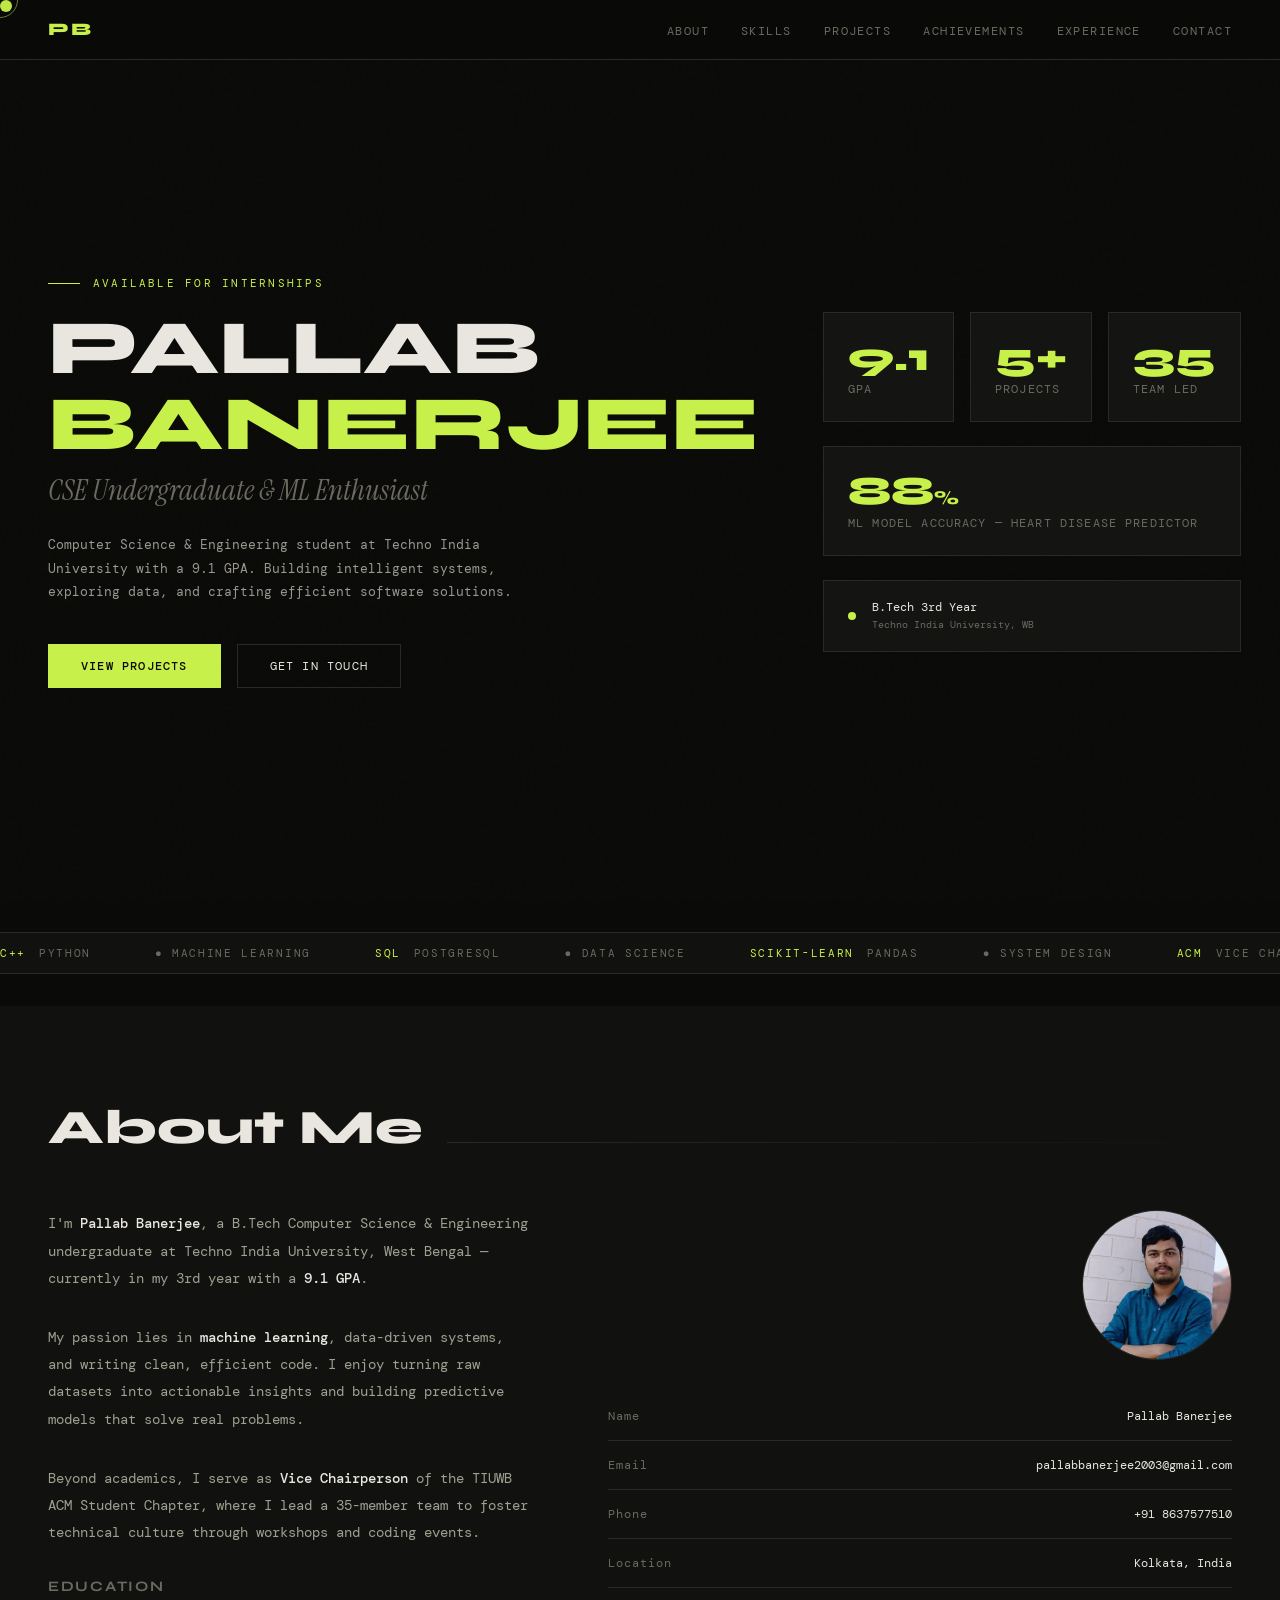
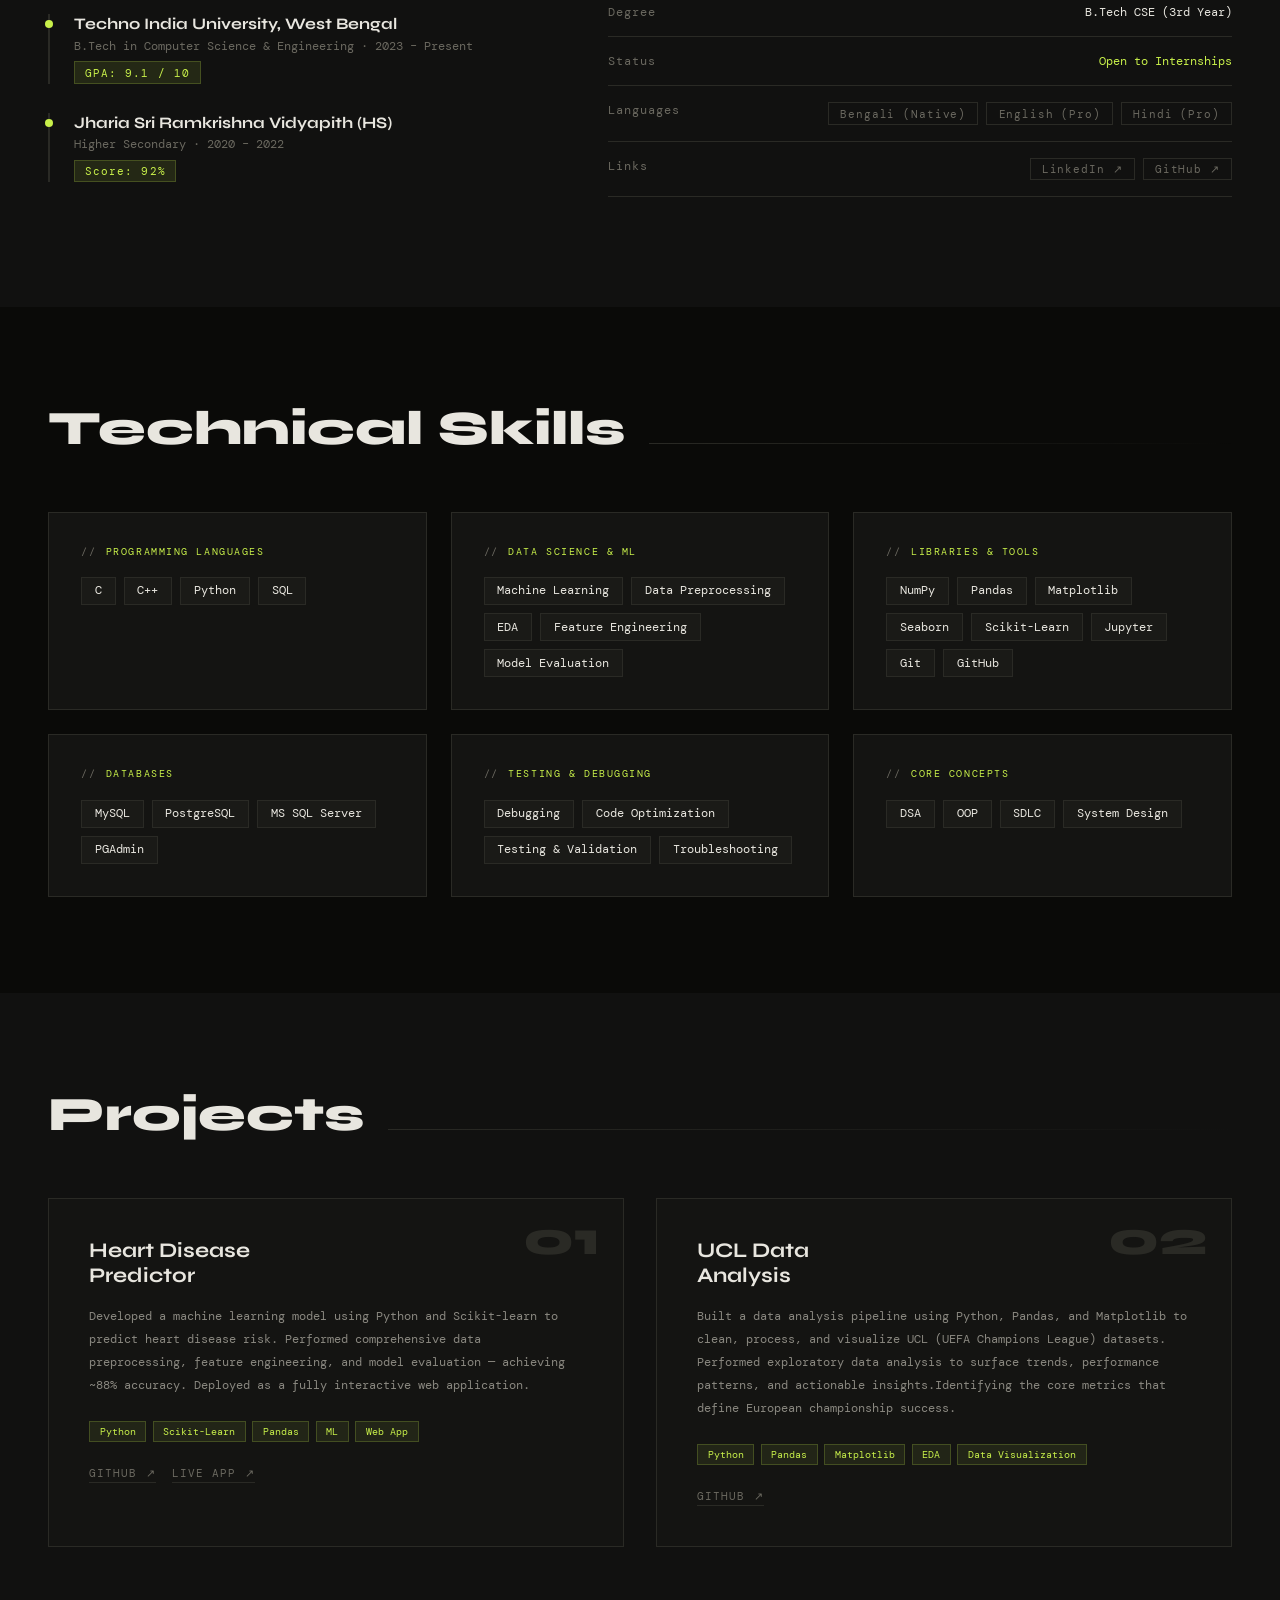
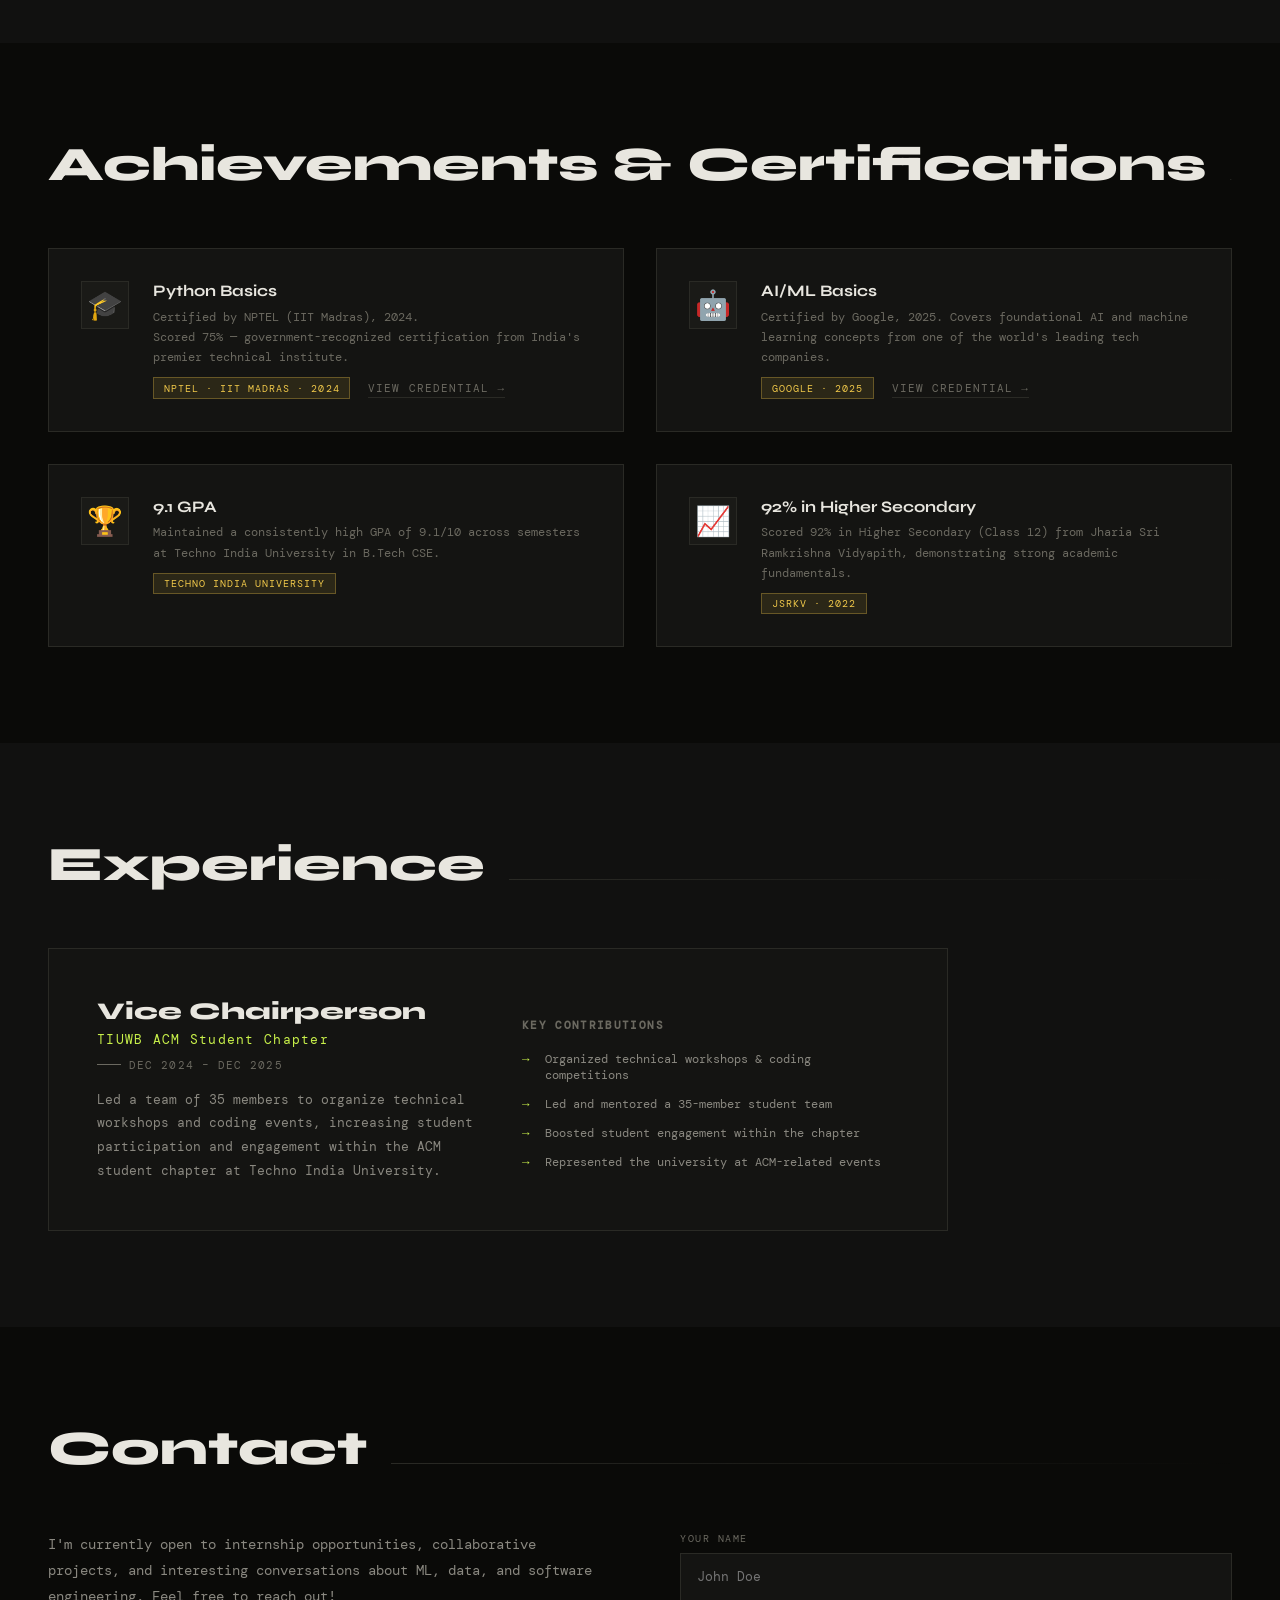
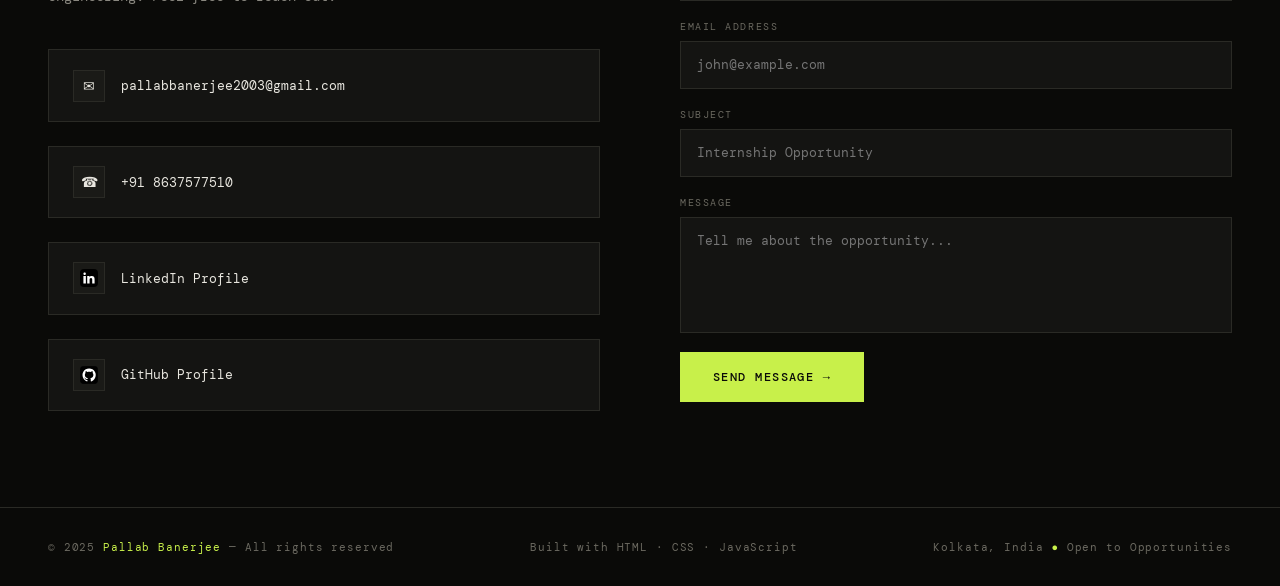
==== index.html @ 63fdee8e "Add custom cursor, form validation, and fade-in effects - Implemented a custom cursor with a ring ef" ====
<!DOCTYPE html>
<html lang="en">
<head>
    <meta charset="UTF-8">
    <meta name="viewport" content="width=device-width, initial-scale=1.0">
    <title>Pallab Banerjee — Portfolio</title>
    <link rel="icon" href="./images/favicon.png" type="image/png">
    <link href="https://fonts.googleapis.com/css2?family=Syne:wght@400;600;700;800&family=DM+Mono:ital,wght@0,400;0,500;1,400&family=Instrument+Serif:ital@0;1&display=swap" rel="stylesheet">
    <link rel="stylesheet" href="style.css">
</head>
<body>
    
<div class="cursor" id="cursor"></div>
<div class="cursor-ring" id="cursorRing"></div>

<!-- NAV -->
<nav>
  <a href="#home" class="nav-logo">PB</a>
  <ul class="nav-links">
    <li><a href="#about">About</a></li>
    <li><a href="#skills">Skills</a></li>
    <li><a href="#projects">Projects</a></li>
    <li><a href="#achievements">Achievements</a></li>
    <li><a href="#experience">Experience</a></li>
    <li><a href="#contact">Contact</a></li>
  </ul>
</nav>

<!-- HERO -->
<section id="home">
  <div class="hero-grid section-inner">
    <div class="hero-left fade-in">
      <div class="hero-label">Available for Internships</div>
      <h1>PALLAB<br><span>BANERJEE</span></h1>
      <div class="hero-subtitle">CSE Undergraduate & ML Enthusiast</div>
      <p class="hero-desc">
        Computer Science & Engineering student at Techno India University with a 9.1 GPA. 
        Building intelligent systems, exploring data, and crafting efficient software solutions.
      </p>
      <div class="hero-cta">
        <a href="#projects" class="btn btn-primary">View Projects</a>
        <a href="#contact" class="btn btn-outline">Get in Touch</a>
      </div>
    </div>
    <div class="hero-right fade-in">
      <div class="stat-row">
        <div class="stat-card">
          <div class="stat-num">9.1</div>
          <div class="stat-label">GPA</div>
        </div>
        <div class="stat-card">
          <div class="stat-num">5+</div>
          <div class="stat-label">Projects</div>
        </div>
        <div class="stat-card">
          <div class="stat-num">35</div>
          <div class="stat-label">Team Led</div>
        </div>
      </div>
      <div class="stat-card">
        <div class="stat-num">88<small style="font-size:1.2rem">%</small></div>
        <div class="stat-label">ML Model Accuracy — Heart Disease Predictor</div>
      </div>
      <div class="stat-card" style="padding:1.2rem 1.5rem; display:flex; align-items:center; gap:1rem;">
        <div style="width:8px;height:8px;background:var(--accent);border-radius:50%;animation:pulse 1.5s infinite;"></div>
        <div>
          <div style="font-size:0.72rem;color:var(--text)">B.Tech 3rd Year</div>
          <div style="font-size:0.65rem;color:var(--muted);margin-top:0.2rem">Techno India University, WB</div>
        </div>
      </div>
    </div>
  </div>
</section>

<!-- TICKER -->
<div class="ticker-wrap">
  <div class="ticker" id="ticker">
    <div class="ticker-item"><span>C++</span> Python</div>
    <div class="ticker-item">● Machine Learning</div>
    <div class="ticker-item"><span>SQL</span> PostgreSQL</div>
    <div class="ticker-item">● Data Science</div>
    <div class="ticker-item"><span>Scikit-Learn</span> Pandas</div>
    <div class="ticker-item">● System Design</div>
    <div class="ticker-item"><span>ACM</span> Vice Chairperson</div>
    <div class="ticker-item">● DSA & OOP</div>
    <!-- duplicate for loop -->
    <div class="ticker-item"><span>C++</span> Python</div>
    <div class="ticker-item">● Machine Learning</div>
    <div class="ticker-item"><span>SQL</span> PostgreSQL</div>
    <div class="ticker-item">● Data Science</div>
    <div class="ticker-item"><span>Scikit-Learn</span> Pandas</div>
    <div class="ticker-item">● System Design</div>
    <div class="ticker-item"><span>ACM</span> Vice Chairperson</div>
    <div class="ticker-item">● DSA & OOP</div>
  </div>
</div>

<!-- ABOUT -->
<section id="about">
  <div class="section-inner">
    <div class="section-header fade-in">
      <!-- <span class="section-num">01</span> -->
      <h2>About Me</h2>
      <div class="section-line"></div>
    </div>
    <div class="about-grid">
      <div class="about-left fade-in">
        <p class="about-bio">
          I'm <strong>Pallab Banerjee</strong>, a B.Tech Computer Science & Engineering undergraduate 
          at Techno India University, West Bengal — currently in my 3rd year with a 
          <strong>9.1 GPA</strong>.
        </p>
        <p class="about-bio">
          My passion lies in <strong>machine learning</strong>, data-driven systems, and writing 
          clean, efficient code. I enjoy turning raw datasets into actionable insights and 
          building predictive models that solve real problems.
        </p>
        <p class="about-bio">
          Beyond academics, I serve as <strong>Vice Chairperson</strong> of the TIUWB ACM Student Chapter, 
          where I lead a 35-member team to foster technical culture through workshops and coding events.
        </p>

        <h3 style="font-family:'Syne',sans-serif;font-size:0.9rem;font-weight:700;color:var(--muted);letter-spacing:0.12em;text-transform:uppercase;margin:2rem 0 1.2rem;">Education</h3>
        <div class="edu-item">
          <div class="edu-school">Techno India University, West Bengal</div>
          <div class="edu-degree">B.Tech in Computer Science & Engineering · 2023 – Present</div>
          <span class="edu-score">GPA: 9.1 / 10</span>
        </div>
        <div class="edu-item">
          <div class="edu-school">Jharia Sri Ramkrishna Vidyapith (HS)</div>
          <div class="edu-degree">Higher Secondary · 2020 – 2022</div>
          <span class="edu-score">Score: 92%</span>
        </div>
      </div>

      <div class="about-right fade-in">
        <img src="./images/my-photo.jpg" alt="Pallab Banerjee" class="about-photo">
        <div class="info-row"><span class="info-key">Name</span><span class="info-val">Pallab Banerjee</span></div>
        <div class="info-row"><span class="info-key">Email</span><span class="info-val">pallabbanerjee2003@gmail.com</span></div>
        <div class="info-row"><span class="info-key">Phone</span><span class="info-val">+91 8637577510</span></div>
        <div class="info-row"><span class="info-key">Location</span><span class="info-val">Kolkata, India</span></div>
        <div class="info-row"><span class="info-key">Degree</span><span class="info-val">B.Tech CSE (3rd Year)</span></div>
        <div class="info-row"><span class="info-key">Status</span><span class="info-val" style="color:var(--accent)">Open to Internships</span></div>
        <div class="info-row">
          <span class="info-key">Languages</span>
          <span class="info-val">
            <div class="lang-tags">
              <span class="lang-tag">Bengali (Native)</span>
              <span class="lang-tag">English (Pro)</span>
              <span class="lang-tag">Hindi (Pro)</span>
            </div>
          </span>
        </div>
        <div class="info-row">
          <span class="info-key">Links</span>
          <span class="info-val">
            <div class="lang-tags">
              <a href="https://www.linkedin.com/in/pallab-banerjee003/" target="_blank" class="lang-tag" style="text-decoration:none;color:var(--muted);transition:color 0.2s;" onmouseover="this.style.color='var(--accent)'" onmouseout="this.style.color='var(--muted)'">LinkedIn ↗</a>
              <a href="https://github.com/banerjee003" target="_blank" class="lang-tag" style="text-decoration:none;color:var(--muted);transition:color 0.2s;" onmouseover="this.style.color='var(--accent)'" onmouseout="this.style.color='var(--muted)'">GitHub ↗</a>
            </div>
          </span>
        </div>
      </div>
    </div>
  </div>
</section>

<!-- SKILLS -->
<section id="skills">
  <div class="section-inner">
    <div class="section-header fade-in">
      <!-- <span class="section-num">02</span> -->
      <h2>Technical Skills</h2>
      <div class="section-line"></div>
    </div>
    <div class="skills-grid">
      <div class="skill-group fade-in">
        <div class="skill-group-title">Programming Languages</div>
        <div class="skill-tags">
          <span class="skill-tag">C</span>
          <span class="skill-tag">C++</span>
          <span class="skill-tag">Python</span>
          <span class="skill-tag">SQL</span>
        </div>
      </div>
      <div class="skill-group fade-in">
        <div class="skill-group-title">Data Science & ML</div>
        <div class="skill-tags">
          <span class="skill-tag">Machine Learning</span>
          <span class="skill-tag">Data Preprocessing</span>
          <span class="skill-tag">EDA</span>
          <span class="skill-tag">Feature Engineering</span>
          <span class="skill-tag">Model Evaluation</span>
        </div>
      </div>
      <div class="skill-group fade-in">
        <div class="skill-group-title">Libraries & Tools</div>
        <div class="skill-tags">
          <span class="skill-tag">NumPy</span>
          <span class="skill-tag">Pandas</span>
          <span class="skill-tag">Matplotlib</span>
          <span class="skill-tag">Seaborn</span>
          <span class="skill-tag">Scikit-Learn</span>
          <span class="skill-tag">Jupyter</span>
          <span class="skill-tag">Git</span>
          <span class="skill-tag">GitHub</span>
        </div>
      </div>
      <div class="skill-group fade-in">
        <div class="skill-group-title">Databases</div>
        <div class="skill-tags">
          <span class="skill-tag">MySQL</span>
          <span class="skill-tag">PostgreSQL</span>
          <span class="skill-tag">MS SQL Server</span>
          <span class="skill-tag">PGAdmin</span>
        </div>
      </div>
      <div class="skill-group fade-in">
        <div class="skill-group-title">Testing & Debugging</div>
        <div class="skill-tags">
          <span class="skill-tag">Debugging</span>
          <span class="skill-tag">Code Optimization</span>
          <span class="skill-tag">Testing & Validation</span>
          <span class="skill-tag">Troubleshooting</span>
        </div>
      </div>
      <div class="skill-group fade-in">
        <div class="skill-group-title">Core Concepts</div>
        <div class="skill-tags">
          <span class="skill-tag">DSA</span>
          <span class="skill-tag">OOP</span>
          <span class="skill-tag">SDLC</span>
          <span class="skill-tag">System Design</span>
        </div>
      </div>
    </div>
  </div>
</section>

<!-- PROJECTS -->
<section id="projects">
  <div class="section-inner">
    <div class="section-header fade-in">
      <!-- <span class="section-num">03</span> -->
      <h2>Projects</h2>
      <div class="section-line"></div>
    </div>
    <div class="projects-grid">
      <div class="project-card fade-in">
        <div class="project-num">01</div>
        <div class="project-name">Heart Disease<br>Predictor</div>
        <p class="project-desc">
          Developed a machine learning model using Python and Scikit-learn to predict heart disease risk. 
          Performed comprehensive data preprocessing, feature engineering, and model evaluation — 
          achieving ~88% accuracy. Deployed as a fully interactive web application.
        </p>
        <div class="project-tech">
          <span class="project-tech-tag">Python</span>
          <span class="project-tech-tag">Scikit-Learn</span>
          <span class="project-tech-tag">Pandas</span>
          <span class="project-tech-tag">ML</span>
          <span class="project-tech-tag">Web App</span>
        </div>
        <div class="project-links">
          <a href="https://github.com/banerjee003/Heart-Disease-Predictor" target="_blank" class="project-link">GitHub ↗</a>
          <a href="https://pallab-heart-disease-predictor.streamlit.app/" target="_blank" class="project-link">Live App ↗</a>
        </div>
      </div>

      <div class="project-card fade-in">
        <div class="project-num">02</div>
        <div class="project-name">UCL Data<br>Analysis</div>
        <p class="project-desc">
          Built a data analysis pipeline using Python, Pandas, and Matplotlib to clean, process, 
          and visualize UCL (UEFA Champions League) datasets. Performed exploratory data analysis 
          to surface trends, performance patterns, and actionable insights.Identifying the core metrics that define European championship success.
        </p>
        <div class="project-tech">
          <span class="project-tech-tag">Python</span>
          <span class="project-tech-tag">Pandas</span>
          <span class="project-tech-tag">Matplotlib</span>
          <span class="project-tech-tag">EDA</span>
          <span class="project-tech-tag">Data Visualization</span>
        </div>
        <div class="project-links">
          <a href="https://github.com/banerjee003/UCL-Data-Analysis" target="_blank" class="project-link">GitHub ↗</a>
        </div>
      </div>
    </div>
  </div>
</section>

<!-- ACHIEVEMENTS -->
<section id="achievements">
  <div class="section-inner">
    <div class="section-header fade-in">
      <!-- <span class="section-num">04</span> -->
      <h2>Achievements & Certifications</h2>
      <div class="section-line"></div>
    </div>
    <div class="achievements-grid">
      <div class="achieve-card fade-in">
        <div class="achieve-icon">🎓</div>
        <div>
          <div class="achieve-title">Python Basics</div>
          <div class="achieve-sub">Certified by NPTEL (IIT Madras), 2024.<br>Scored 75% — government-recognized certification from India's premier technical institute.</div>
          <span class="achieve-badge">NPTEL · IIT Madras · 2024</span>
          <a href="https://drive.google.com/file/d/1YLwRjO8oIXsLrYrYm3OiQfV0ZFYevk-i/view?usp=drive_link" target="_blank" class="credential-link">View Credential →</a>
        </div>
      </div>
      <div class="achieve-card fade-in">
        <div class="achieve-icon">🤖</div>
        <div>
          <div class="achieve-title">AI/ML Basics</div>
          <div class="achieve-sub">Certified by Google, 2025. Covers foundational AI and machine learning concepts from one of the world's leading tech companies.</div>
          <span class="achieve-badge">Google · 2025</span>
          <a href="https://drive.google.com/file/d/1506FuqFigsyXbozFnYV8JJCyEHwD2Oef/view?usp=drive_link" target="_blank" class="credential-link">View Credential →</a>
        </div>
      </div>
      <div class="achieve-card fade-in">
        <div class="achieve-icon">🏆</div>
        <div>
          <div class="achieve-title">9.1 GPA</div>
          <div class="achieve-sub">Maintained a consistently high GPA of 9.1/10 across semesters at Techno India University in B.Tech CSE.</div>
          <span class="achieve-badge">Techno India University</span>
        </div>
      </div>
      <div class="achieve-card fade-in">
        <div class="achieve-icon">📈</div>
        <div>
          <div class="achieve-title">92% in Higher Secondary</div>
          <div class="achieve-sub">Scored 92% in Higher Secondary (Class 12) from Jharia Sri Ramkrishna Vidyapith, demonstrating strong academic fundamentals.</div>
          <span class="achieve-badge">JSRKV · 2022</span>
        </div>
      </div>
    </div>
  </div>
</section>

<!-- EXPERIENCE -->
<section id="experience">
  <div class="section-inner">
    <div class="section-header fade-in">
      <!-- <span class="section-num">05</span> -->
      <h2>Experience</h2>
      <div class="section-line"></div>
    </div>
    <div class="exp-card fade-in">
      <div>
        <div class="exp-role">Vice Chairperson</div>
        <div class="exp-org">TIUWB ACM Student Chapter</div>
        <div class="exp-date">Dec 2024 – Dec 2025</div>
        <p class="exp-desc">
          Led a team of 35 members to organize technical workshops and coding events, 
          increasing student participation and engagement within the ACM student chapter 
          at Techno India University.
        </p>
      </div>
      <div>
        <br>
        <h4 style="font-size:0.7rem;letter-spacing:0.12em;text-transform:uppercase;color:var(--muted);margin-bottom:1.2rem;">Key Contributions</h4>
        <div style="display:flex;flex-direction:column;gap:0.8rem;">
          <div style="display:flex;gap:1rem;align-items:flex-start;font-size:0.78rem;color:#8a8880;">
            <span style="color:var(--accent);flex-shrink:0;">→</span>
            Organized technical workshops & coding competitions
          </div>
          <div style="display:flex;gap:1rem;align-items:flex-start;font-size:0.78rem;color:#8a8880;">
            <span style="color:var(--accent);flex-shrink:0;">→</span>
            Led and mentored a 35-member student team
          </div>
          <div style="display:flex;gap:1rem;align-items:flex-start;font-size:0.78rem;color:#8a8880;">
            <span style="color:var(--accent);flex-shrink:0;">→</span>
            Boosted student engagement within the chapter
          </div>
          <div style="display:flex;gap:1rem;align-items:flex-start;font-size:0.78rem;color:#8a8880;">
            <span style="color:var(--accent);flex-shrink:0;">→</span>
            Represented the university at ACM-related events
          </div>
        </div>
      </div>
    </div>
  </div>
</section>

<!-- CONTACT -->
<section id="contact">
  <div class="section-inner">
    <div class="section-header fade-in">
      <!-- <span class="section-num">06</span> -->
      <h2>Contact</h2>
      <div class="section-line"></div>
    </div>
    <div class="contact-grid">
      <div class="contact-info fade-in">
        <p style="font-size:0.85rem;line-height:1.9;color:#8a8880;margin-bottom:1rem;">
          I'm currently open to internship opportunities, collaborative projects, 
          and interesting conversations about ML, data, and software engineering. 
          Feel free to reach out!
        </p>
        <a href="mailto:pallabbanerjee2003@gmail.com" class="contact-item">
          <div class="contact-icon">✉</div>
          pallabbanerjee2003@gmail.com
        </a>
        <a href="tel:+918637577510" class="contact-item">
          <div class="contact-icon">☎</div>
          +91 8637577510
        </a>
        <a href="https://www.linkedin.com/in/pallab-banerjee003/" target="_blank" class="contact-item">
          <div class="contact-icon">
            <img src="./images/linkedin.svg" alt="in">
          </div>
          LinkedIn Profile
        </a>
        <a href="https://github.com/banerjee003" target="_blank" class="contact-item">
          <div class="contact-icon" style="font-size:0.75rem">
            <img src="./images/github.svg" alt="GH">
          </div>
          GitHub Profile
        </a>
      </div>

      <div class="fade-in">
        <form class="contact-form" id="contactForm" action="https://formsubmit.co/ajax/pallabbanerjee2003@gmail.com" method="POST" novalidate>
          <input type="hidden" name="_subject" value="New portfolio contact form message">
          <input type="hidden" name="_template" value="table">
          <input type="hidden" name="_captcha" value="false">
          <div class="form-group">
            <label class="form-label" for="name">Your Name</label>
            <input class="form-input" id="name" name="name" type="text" placeholder="John Doe">
            <span class="error-msg" id="nameErr">Please enter your name.</span>
          </div>
          <div class="form-group">
            <label class="form-label" for="email">Email Address</label>
            <input class="form-input" id="email" name="email" type="email" placeholder="john@example.com">
            <span class="error-msg" id="emailErr">Please enter a valid email address.</span>
          </div>
          <div class="form-group">
            <label class="form-label" for="subject">Subject</label>
            <input class="form-input" id="subject" name="subject" type="text" placeholder="Internship Opportunity">
            <span class="error-msg" id="subjectErr">Please enter a subject.</span>
          </div>
          <div class="form-group">
            <label class="form-label" for="message">Message</label>
            <textarea class="form-textarea" id="message" name="message" rows="5" placeholder="Tell me about the opportunity..."></textarea>
            <span class="error-msg" id="messageErr">Please enter a message (min 20 characters).</span>
          </div>
          <button type="submit" class="form-submit">Send Message →</button>
          <div class="form-success" id="formSuccess">
            ✓ Message sent successfully! I'll get back to you soon.
          </div>
          <div class="form-error" id="formError">
            Something went wrong. Please try again or email me directly.
          </div>
        </form>
      </div>
    </div>
  </div>
</section>

<!-- FOOTER -->
<footer>
  <div>© 2025 <span>Pallab Banerjee</span> — All rights reserved</div>
  <div>Built with HTML · CSS · JavaScript</div>
  <div>Kolkata, India <span>●</span> Open to Opportunities</div>
</footer>

<script src="script.js"></script>

</body>
</html>
---- style.css ----
:root {
    --bg: #0a0a08;
    --bg2: #111110;
    --bg3: #1a1a17;
    --accent: #c8f04a;
    --accent2: #f0c84a;
    --text: #e8e6df;
    --muted: #6b6960;
    --border: #2a2a25;
    --card: #141412;
  }

  *, *::before, *::after { box-sizing: border-box; margin: 0; padding: 0; }

  html { scroll-behavior: smooth; }

  body {
    background: var(--bg);
    color: var(--text);
    font-family: 'DM Mono', monospace;
    overflow-x: hidden;
    cursor: none;
  }

  /* Custom cursor */
  .cursor {
    width: 12px; height: 12px;
    background: var(--accent);
    border-radius: 50%;
    position: fixed; top: 0; left: 0;
    pointer-events: none;
    z-index: 9999;
    transition: transform 0.06s ease, width 0.2s, height 0.2s;
    mix-blend-mode: difference;
  }
  .cursor-ring {
    width: 36px; height: 36px;
    border: 1px solid var(--accent);
    border-radius: 50%;
    position: fixed; top: 0; left: 0;
    pointer-events: none;
    z-index: 9998;
    transition: transform 0.35s cubic-bezier(.17,.67,.35,1.1), opacity 0.2s;
    opacity: 0.5;
  }
  body:hover .cursor { transform: translate(-50%, -50%); }

  /* Noise overlay */
  body::before {
    content: '';
    position: fixed; inset: 0;
    background-image: url("data:image/svg+xml,%3Csvg viewBox='0 0 256 256' xmlns='http://www.w3.org/2000/svg'%3E%3Cfilter id='noise'%3E%3CfeTurbulence type='fractalNoise' baseFrequency='0.9' numOctaves='4' stitchTiles='stitch'/%3E%3C/filter%3E%3Crect width='100%25' height='100%25' filter='url(%23noise)' opacity='0.04'/%3E%3C/svg%3E");
    pointer-events: none; z-index: 0; opacity: 0.4;
  }

  /* NAV */
  nav {
    position: fixed; top: 0; width: 100%; z-index: 100;
    display: flex; justify-content: space-between; align-items: center;
    padding: 1.2rem 3rem;
    background: rgba(10,10,8,0.85);
    backdrop-filter: blur(12px);
    border-bottom: 1px solid var(--border);
  }
  .nav-logo {
    font-family: 'Syne', sans-serif;
    font-weight: 800; font-size: 1.1rem;
    color: var(--accent); letter-spacing: 0.1em;
    text-decoration: none;
  }
  .nav-links { display: flex; gap: 2rem; list-style: none; }
  .nav-links a {
    color: var(--muted); text-decoration: none;
    font-size: 0.75rem; letter-spacing: 0.12em; text-transform: uppercase;
    transition: color 0.2s;
  }
  .nav-links a:hover { color: var(--accent); }

  /* HERO */
  #home {
    min-height: 100vh;
    display: flex; align-items: center;
    padding: 8rem 3rem 4rem;
    position: relative; overflow: hidden;
  }
  .hero-grid {
    display: grid;
    grid-template-columns: 1fr 1fr;
    gap: 4rem; align-items: center;
    max-width: 1200px; margin: 0 auto; width: 100%;
  }
  .hero-label {
    font-size: 0.7rem; letter-spacing: 0.2em;
    text-transform: uppercase; color: var(--accent);
    margin-bottom: 1.2rem;
    display: flex; align-items: center; gap: 0.8rem;
  }
  .hero-label::before {
    content: ''; display: block;
    width: 2rem; height: 1px; background: var(--accent);
  }
  h1 {
    font-family: 'Syne', sans-serif;
    font-size: clamp(3rem, 6vw, 5.5rem);
    font-weight: 800; line-height: 1;
    margin-bottom: 0.5rem;
  }
  h1 span { color: var(--accent); }
  .hero-subtitle {
    font-family: 'Instrument Serif', serif;
    font-style: italic;
    font-size: clamp(1.2rem, 2.5vw, 1.8rem);
    color: var(--muted);
    margin-bottom: 1.5rem;
  }
  .hero-desc {
    font-size: 0.82rem; line-height: 1.8;
    color: #9a9890; max-width: 480px;
    margin-bottom: 2.5rem;
  }
  .hero-cta {
    display: flex; gap: 1rem; flex-wrap: wrap;
  }
  .btn {
    padding: 0.8rem 2rem;
    font-family: 'DM Mono', monospace;
    font-size: 0.75rem; letter-spacing: 0.1em;
    text-transform: uppercase; text-decoration: none;
    border: 1px solid;
    cursor: none;
    transition: all 0.25s;
    position: relative; overflow: hidden;
  }
  .btn-primary {
    background: var(--accent); color: var(--bg);
    border-color: var(--accent); font-weight: 500;
  }
  .btn-primary:hover { background: transparent; color: var(--accent); }
  .btn-outline {
    background: transparent; color: var(--text);
    border-color: var(--border);
  }
  .btn-outline:hover { border-color: var(--accent); color: var(--accent); }

  /* Hero right panel */
  .hero-right {
    display: flex; flex-direction: column; gap: 1.5rem;
  }
  .stat-card {
    background: var(--card);
    border: 1px solid var(--border);
    padding: 1.5rem;
    position: relative;
    transition: border-color 0.25s;
  }
  .stat-card:hover { border-color: var(--accent); }
  .stat-num {
    font-family: 'Syne', sans-serif;
    font-size: 2.5rem; font-weight: 800;
    color: var(--accent); line-height: 1;
    margin-bottom: 0.3rem;
  }
  .stat-label { font-size: 0.72rem; color: var(--muted); letter-spacing: 0.1em; text-transform: uppercase; }
  .stat-row { display: grid; grid-template-columns: 1fr 1fr 1fr; gap: 1rem; }

  /* Scrolling ticker */
  .ticker-wrap {
    overflow: hidden;
    border-top: 1px solid var(--border);
    border-bottom: 1px solid var(--border);
    padding: 0.8rem 0;
    margin: 2rem 0;
    background: var(--bg2);
  }
  .ticker {
    display: flex; gap: 4rem;
    animation: ticker 20s linear infinite;
    white-space: nowrap;
  }
  .ticker-item {
    font-size: 0.7rem; letter-spacing: 0.15em;
    text-transform: uppercase; color: var(--muted);
    display: flex; align-items: center; gap: 0.8rem;
  }
  .ticker-item span { color: var(--accent); }
  @keyframes ticker {
    from { transform: translateX(0); }
    to { transform: translateX(-50%); }
  }

  @keyframes pulse {
    0%, 100% { opacity: 1; transform: scale(1); }
    50% { opacity: 0.5; transform: scale(0.8); }
  }

  /* SECTIONS */
  section { padding: 6rem 3rem; position: relative; z-index: 1; }
  .section-inner { max-width: 1200px; margin: 0 auto; }
  .section-header {
    display: flex; align-items: baseline; gap: 1.5rem;
    margin-bottom: 3.5rem;
  }
  .section-num {
    font-size: 0.65rem; color: var(--accent);
    letter-spacing: 0.2em; font-weight: 500;
  }
  h2 {
    font-family: 'Syne', sans-serif;
    font-size: clamp(1.8rem, 4vw, 3rem);
    font-weight: 800; line-height: 1.1;
  }
  .section-line {
    flex: 1; height: 1px;
    background: linear-gradient(to right, var(--border), transparent);
  }

  /* ABOUT */
  #about { background: var(--bg2); }
  .about-grid {
    display: grid;
    grid-template-columns: 1fr 1.3fr;
    gap: 5rem; align-items: start;
  }
  .about-left {}
  .about-bio {
    font-size: 0.85rem; line-height: 2;
    color: #a0a090; margin-bottom: 2rem;
  }
  .about-bio strong { color: var(--text); font-weight: 500; }
  .edu-item {
    border-left: 2px solid var(--border);
    padding-left: 1.5rem; margin-bottom: 1.8rem;
    position: relative;
    transition: border-color 0.25s;
  }
  .edu-item:hover { border-color: var(--accent); }
  .edu-item::before {
    content: '';
    position: absolute; left: -5px; top: 6px;
    width: 8px; height: 8px;
    background: var(--accent); border-radius: 50%;
  }
  .edu-school { font-family: 'Syne', sans-serif; font-weight: 700; font-size: 1rem; margin-bottom: 0.3rem; }
  .edu-degree { font-size: 0.78rem; color: var(--muted); margin-bottom: 0.4rem; }
  .edu-score {
    font-size: 0.7rem; letter-spacing: 0.1em;
    display: inline-block;
    padding: 0.2rem 0.6rem;
    background: rgba(200,240,74,0.1);
    color: var(--accent);
    border: 1px solid rgba(200,240,74,0.2);
  }
  .about-right {}
  .about-photo {
  width: 150px;
  height: 150px;
  object-fit: cover;
  border: 1px solid var(--border);
  margin-bottom: 2rem;
  margin-left: auto;
  display: block;
  border-radius: 50%;
  }

  .info-row {
    display: flex; justify-content: space-between;
    padding: 1rem 0;
    border-bottom: 1px solid var(--border);
    font-size: 0.78rem;
  }
  .info-key { color: var(--muted); letter-spacing: 0.08em; }
  .info-val { color: var(--text); }
  .lang-tags { display: flex; gap: 0.5rem; flex-wrap: wrap; }
  .lang-tag {
    padding: 0.2rem 0.7rem;
    border: 1px solid var(--border);
    font-size: 0.68rem;
    color: var(--muted);
    letter-spacing: 0.08em;
  }

  /* SKILLS */
  #skills {}
  .skills-grid {
    display: grid;
    grid-template-columns: repeat(3, 1fr);
    gap: 1.5rem;
  }
  .skill-group {
    background: var(--card);
    border: 1px solid var(--border);
    padding: 2rem;
    transition: all 0.25s;
  }
  .skill-group:hover {
    border-color: var(--accent);
    transform: translateY(-3px);
  }
  .skill-group-title {
    font-size: 0.65rem; letter-spacing: 0.15em;
    text-transform: uppercase; color: var(--accent);
    margin-bottom: 1.2rem;
    display: flex; align-items: center; gap: 0.6rem;
  }
  .skill-group-title::before {
    content: '//'; color: var(--muted);
  }
  .skill-tags { display: flex; flex-wrap: wrap; gap: 0.5rem; }
  .skill-tag {
    font-size: 0.72rem;
    padding: 0.35rem 0.8rem;
    background: var(--bg3);
    border: 1px solid var(--border);
    color: var(--text);
    transition: all 0.2s;
    cursor: none;
  }
  .skill-tag:hover {
    background: rgba(200,240,74,0.08);
    border-color: var(--accent);
    color: var(--accent);
  }

  /* PROJECTS */
  #projects { background: var(--bg2); }
  .projects-grid {
    display: grid; grid-template-columns: 1fr 1fr;
    gap: 2rem;
  }
  .project-card {
    background: var(--card);
    border: 1px solid var(--border);
    padding: 2.5rem;
    position: relative; overflow: hidden;
    transition: all 0.3s;
  }
  .project-card::after {
    content: '';
    position: absolute; bottom: 0; left: 0;
    width: 0; height: 2px;
    background: var(--accent);
    transition: width 0.4s cubic-bezier(.4,0,.2,1);
  }
  .project-card:hover::after { width: 100%; }
  .project-card:hover { border-color: rgba(200,240,74,0.3); transform: translateY(-4px); }
  .project-num {
    font-family: 'Syne', sans-serif;
    font-size: 3rem; font-weight: 800;
    color: var(--border);
    position: absolute; top: 1rem; right: 1.5rem;
    line-height: 1;
  }
  .project-name {
    font-family: 'Syne', sans-serif;
    font-size: 1.3rem; font-weight: 700;
    margin-bottom: 1rem;
    line-height: 1.2;
  }
  .project-desc {
    font-size: 0.78rem; line-height: 1.85;
    color: #8a8880; margin-bottom: 1.5rem;
  }
  .project-tech { display: flex; flex-wrap: wrap; gap: 0.4rem; }
  .project-tech-tag {
    font-size: 0.65rem; padding: 0.2rem 0.6rem;
    background: rgba(200,240,74,0.08);
    border: 1px solid rgba(200,240,74,0.2);
    color: var(--accent);
  }
  .project-links { display: flex; gap: 1rem; margin-top: 1.5rem; }
  .project-link {
    font-size: 0.68rem; letter-spacing: 0.1em;
    color: var(--muted); text-decoration: none;
    text-transform: uppercase;
    border-bottom: 1px solid var(--border);
    padding-bottom: 2px;
    transition: all 0.2s;
  }
  .project-link:hover { color: var(--accent); border-color: var(--accent); }

  /* ACHIEVEMENTS */
  #achievements {}
  .achievements-grid {
    display: grid; grid-template-columns: 1fr 1fr;
    gap: 2rem;
  }
  .achieve-card {
    border: 1px solid var(--border);
    padding: 2rem;
    background: var(--card);
    display: flex; gap: 1.5rem;
    align-items: flex-start;
    transition: all 0.25s;
  }
  .achieve-card:hover { border-color: var(--accent2); }
  .achieve-icon {
    font-size: 1.8rem; flex-shrink: 0;
    width: 3rem; height: 3rem;
    display: flex; align-items: center; justify-content: center;
    background: var(--bg3);
    border: 1px solid var(--border);
  }
  .achieve-title {
    font-family: 'Syne', sans-serif;
    font-weight: 700; font-size: 1rem;
    margin-bottom: 0.4rem;
  }
  .achieve-sub { font-size: 0.75rem; color: var(--muted); line-height: 1.7; }
  .achieve-badge {
    display: inline-block; margin-top: 0.6rem;
    font-size: 0.65rem; letter-spacing: 0.1em;
    padding: 0.2rem 0.6rem;
    background: rgba(240,200,74,0.1);
    border: 1px solid rgba(240,200,74,0.3);
    color: var(--accent2);
    text-transform: uppercase;
  }
  .credential-link {
  display: inline-block;
  margin-top: 0.8rem;
  margin-left: 0.5rem;
  font-size: 0.68rem;
  letter-spacing: 0.1em;
  color: var(--muted);
  text-decoration: none;
  text-transform: uppercase;
  border-bottom: 1px solid var(--border);
  padding-bottom: 2px;
  transition: all 0.2s;
}

.credential-link:hover {
  color: var(--accent2);
  border-color: var(--accent2);
}


  /* EXPERIENCE */
  #experience { background: var(--bg2); }
  .exp-card {
    border: 1px solid var(--border);
    padding: 3rem;
    background: var(--card);
    display: grid; grid-template-columns: 1fr 1fr;
    gap: 3rem;
    max-width: 900px;
    transition: border-color 0.25s;
  }
  .exp-card:hover { border-color: var(--accent); }
  .exp-role {
    font-family: 'Syne', sans-serif;
    font-size: 1.5rem; font-weight: 800;
    margin-bottom: 0.3rem;
  }
  .exp-org { color: var(--accent); font-size: 0.8rem; letter-spacing: 0.1em; margin-bottom: 0.6rem; }
  .exp-date {
    font-size: 0.68rem; color: var(--muted);
    letter-spacing: 0.1em; text-transform: uppercase;
    display: flex; align-items: center; gap: 0.5rem;
  }
  .exp-date::before { content: ''; width: 1.5rem; height: 1px; background: var(--muted); }
  .exp-desc { font-size: 0.8rem; line-height: 1.85; color: #8a8880; margin-top: 1rem; }

  /* CONTACT */
  #contact {}
  .contact-grid {
    display: grid; grid-template-columns: 1fr 1fr;
    gap: 5rem; align-items: start;
  }
  .contact-info { display: flex; flex-direction: column; gap: 1.5rem; }
  .contact-item {
    display: flex; align-items: center; gap: 1rem;
    padding: 1.2rem 1.5rem;
    border: 1px solid var(--border);
    background: var(--card);
    text-decoration: none; color: var(--text);
    font-size: 0.8rem;
    transition: all 0.25s;
  }
  .contact-item:hover { border-color: var(--accent); color: var(--accent); }
  .contact-icon {
    width: 2rem; height: 2rem;
    background: var(--bg3); border: 1px solid var(--border);
    display: flex; align-items: center; justify-content: center;
    font-size: 0.9rem; flex-shrink: 0;
  }
  .contact-icon img {
  width: 18px;
  height: 18px;
  object-fit: contain;
  display: block;
  }

  /* Form */
  .contact-form { display: flex; flex-direction: column; gap: 1.2rem; }
  .form-group { display: flex; flex-direction: column; gap: 0.5rem; }
  .form-label {
    font-size: 0.65rem; letter-spacing: 0.15em;
    text-transform: uppercase; color: var(--muted);
  }
  .form-input, .form-textarea {
    background: var(--card);
    border: 1px solid var(--border);
    color: var(--text);
    font-family: 'DM Mono', monospace;
    font-size: 0.8rem;
    padding: 0.9rem 1rem;
    outline: none;
    transition: border-color 0.2s;
    resize: none;
  }
  .form-input:focus, .form-textarea:focus { border-color: var(--accent); }
  .form-input.error, .form-textarea.error { border-color: #f04a4a; }
  .error-msg { font-size: 0.65rem; color: #f04a4a; display: none; }
  .error-msg.show { display: block; }
  .form-submit {
    background: var(--accent); color: var(--bg);
    border: none; font-family: 'DM Mono', monospace;
    font-size: 0.75rem; letter-spacing: 0.12em;
    text-transform: uppercase; font-weight: 500;
    padding: 1rem 2rem; cursor: none;
    transition: all 0.25s; align-self: flex-start;
    border: 1px solid var(--accent);
  }
  .form-submit:hover { background: transparent; color: var(--accent); }
  .form-success,
  .form-error {
    display: none; padding: 1rem 1.5rem;
    font-size: 0.78rem;
  }
  .form-success {
    background: rgba(200,240,74,0.08);
    border: 1px solid rgba(200,240,74,0.3);
    color: var(--accent);
  }
  .form-error {
    background: rgba(240,74,74,0.08);
    border: 1px solid rgba(240,74,74,0.3);
    color: #f04a4a;
  }
  .form-success.show,
  .form-error.show { display: block; }

  /* FOOTER */
  footer {
    border-top: 1px solid var(--border);
    padding: 2rem 3rem;
    display: flex; justify-content: space-between; align-items: center;
    font-size: 0.68rem; color: var(--muted);
    letter-spacing: 0.08em;
  }
  footer span { color: var(--accent); }

  /* FADE IN */
  .fade-in { opacity: 0; transform: translateY(24px); transition: all 0.7s cubic-bezier(.16,1,.3,1); }
  .fade-in.visible { opacity: 1; transform: none; }

  /* MOBILE */
  @media (max-width: 768px) {
    nav { padding: 1rem 1.5rem; }
    .nav-links { display: none; }
    section { padding: 4rem 1.5rem; }
    #home { padding: 6rem 1.5rem 3rem; }
    .hero-grid, .about-grid, .skills-grid, .projects-grid,
    .achievements-grid, .contact-grid, .exp-card { grid-template-columns: 1fr; gap: 2rem; }
    .skills-grid { grid-template-columns: 1fr 1fr; }
    footer { flex-direction: column; gap: 0.5rem; text-align: center; }
  }
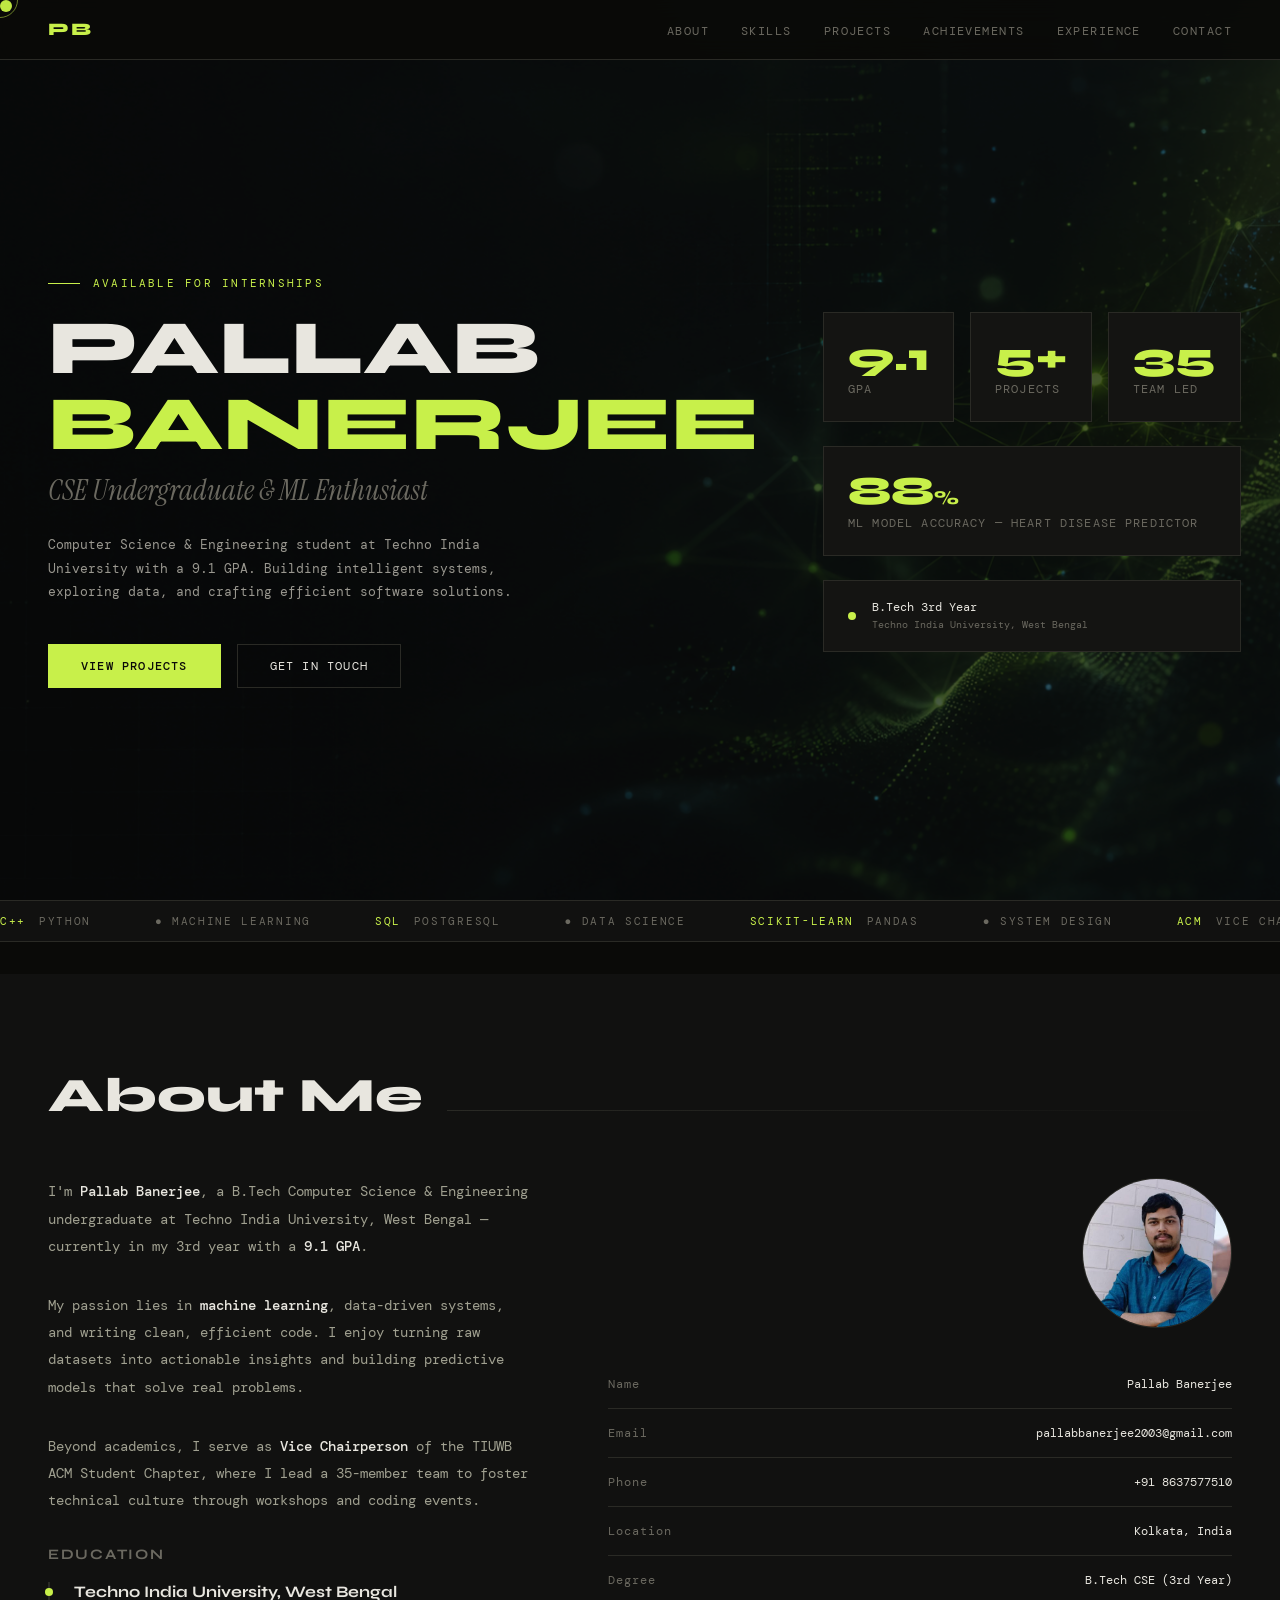
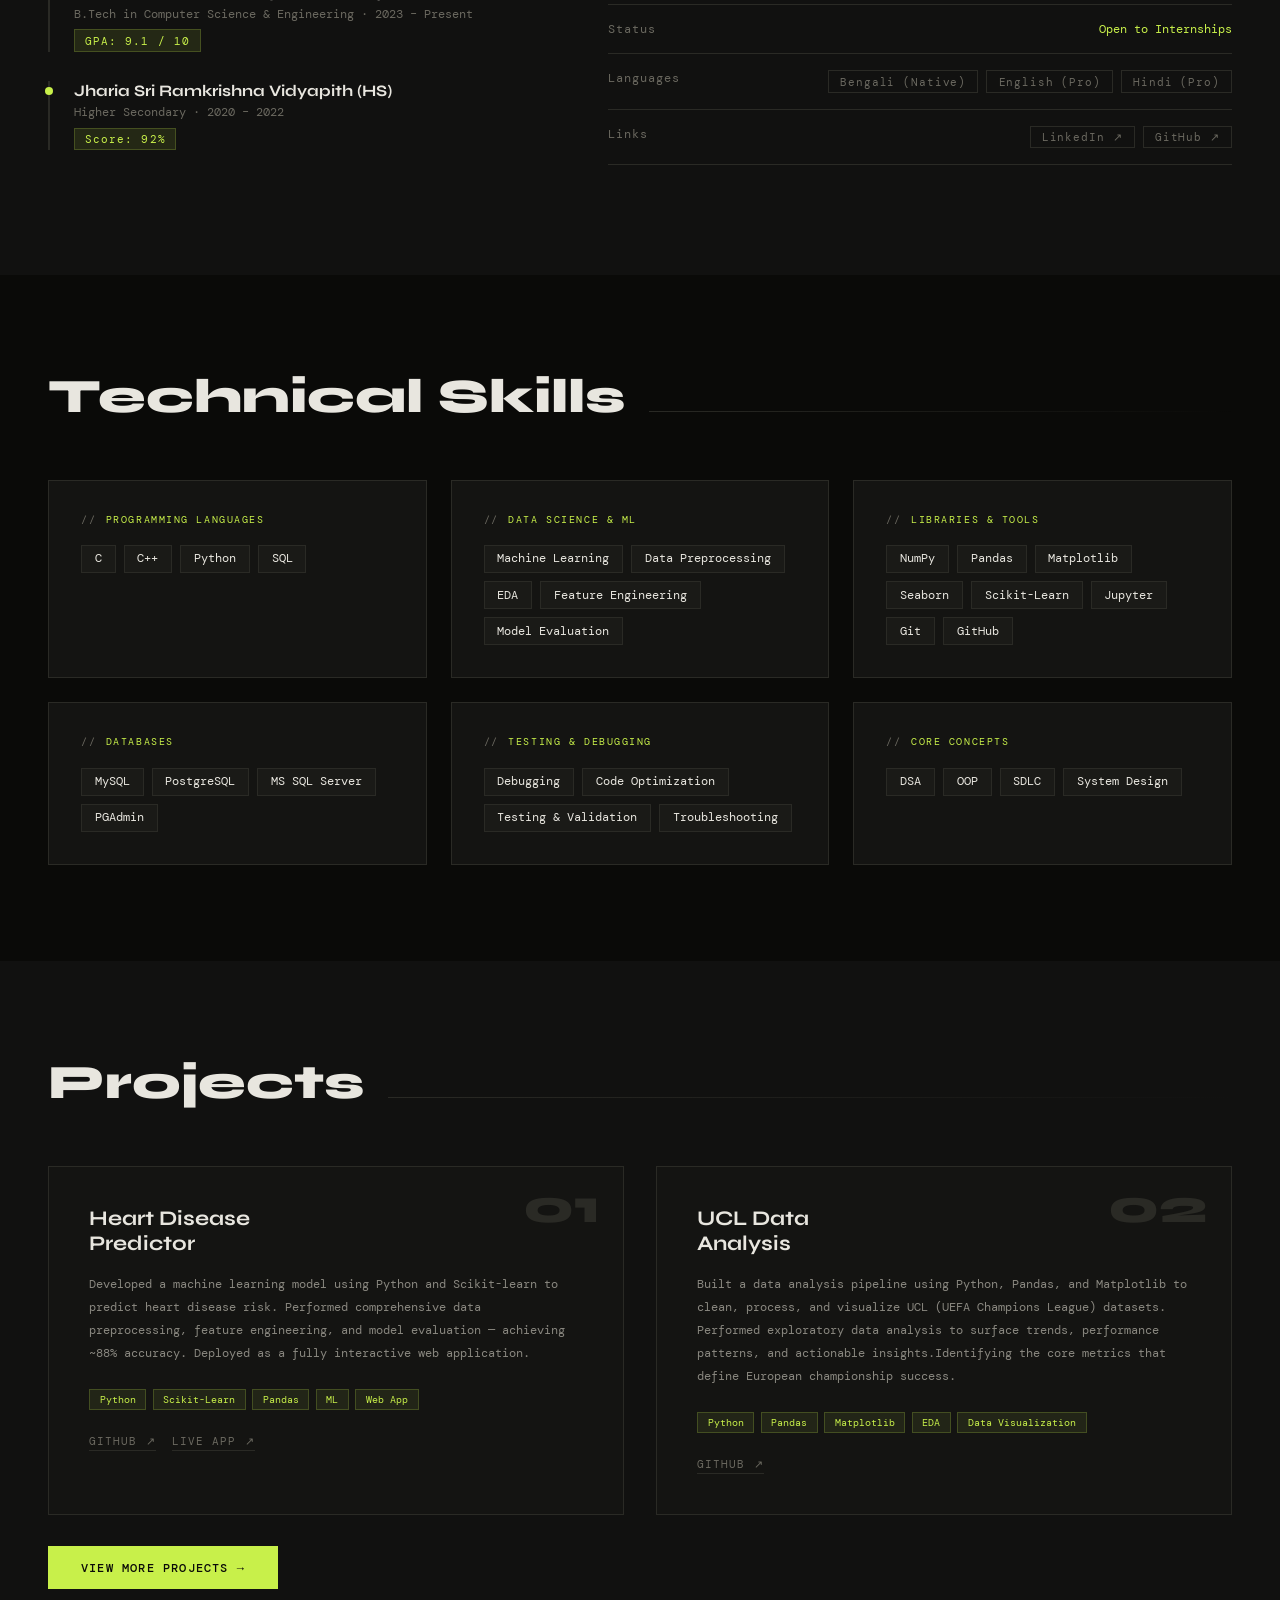
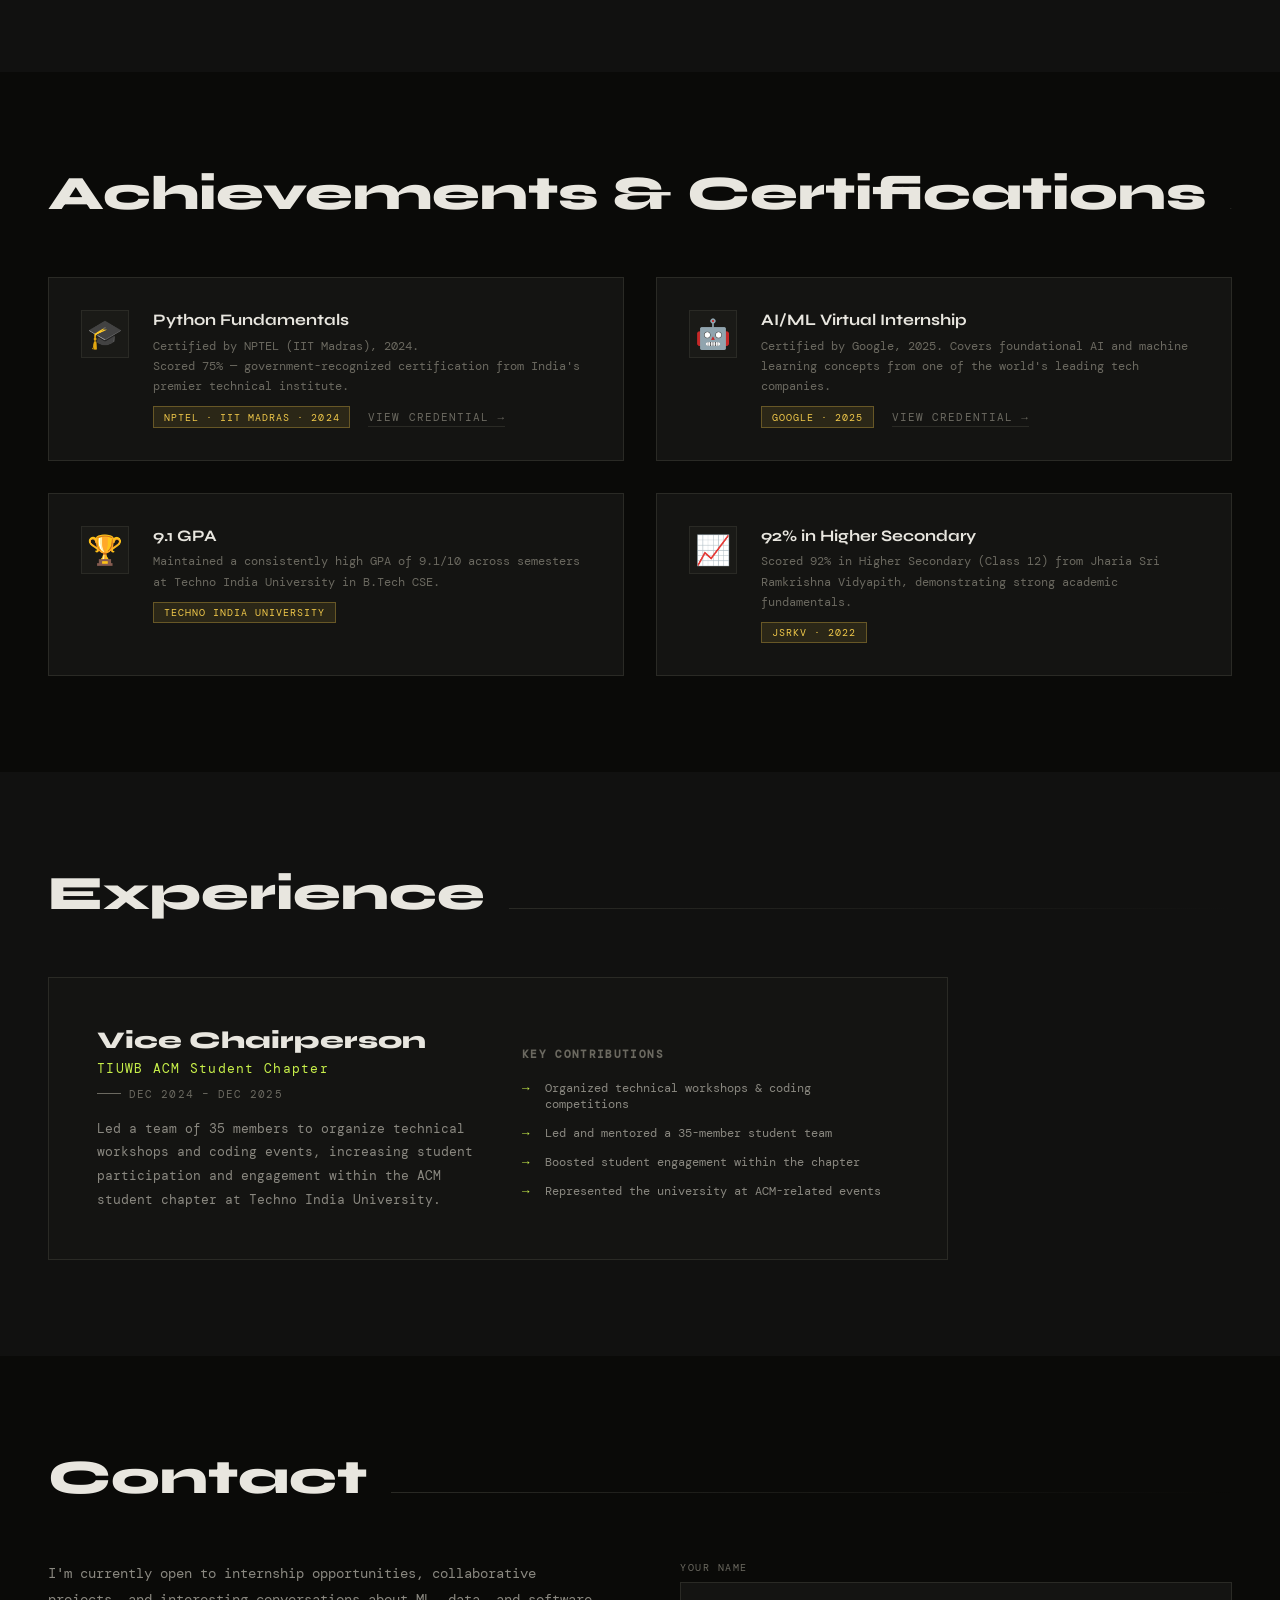
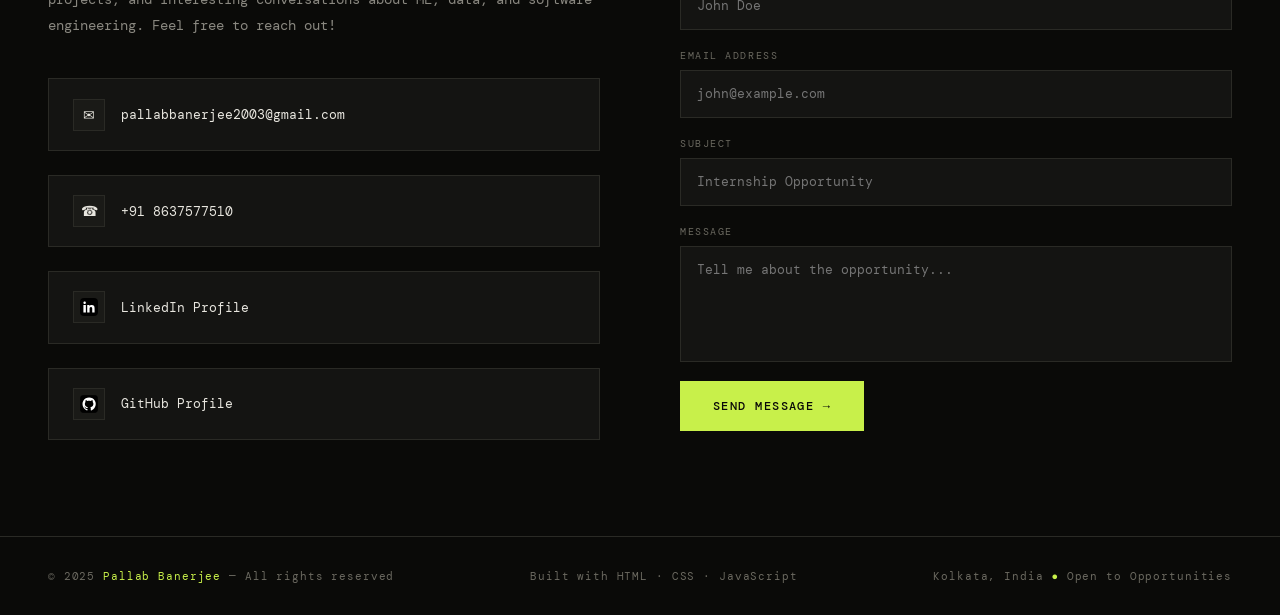
==== commit 9f73f588: "Update educational details, add project link, and enhance styling with background image" ====
--- a/index.html
+++ b/index.html
@@ -65,7 +65,7 @@
         <div style="width:8px;height:8px;background:var(--accent);border-radius:50%;animation:pulse 1.5s infinite;"></div>
         <div>
           <div style="font-size:0.72rem;color:var(--text)">B.Tech 3rd Year</div>
-          <div style="font-size:0.65rem;color:var(--muted);margin-top:0.2rem">Techno India University, WB</div>
+          <div style="font-size:0.65rem;color:var(--muted);margin-top:0.2rem">Techno India University, West Bengal</div>
         </div>
       </div>
     </div>
@@ -287,6 +287,9 @@
         </div>
       </div>
     </div>
+    <div class="projects-more">
+      <a href="https://github.com/banerjee003?tab=repositories" target="_blank" class="btn view-more-btn">View More Projects →</a>
+    </div>
   </div>
 </section>
 
@@ -302,7 +305,7 @@
       <div class="achieve-card fade-in">
         <div class="achieve-icon">🎓</div>
         <div>
-          <div class="achieve-title">Python Basics</div>
+          <div class="achieve-title">Python Fundamentals</div>
           <div class="achieve-sub">Certified by NPTEL (IIT Madras), 2024.<br>Scored 75% — government-recognized certification from India's premier technical institute.</div>
           <span class="achieve-badge">NPTEL · IIT Madras · 2024</span>
           <a href="https://drive.google.com/file/d/1YLwRjO8oIXsLrYrYm3OiQfV0ZFYevk-i/view?usp=drive_link" target="_blank" class="credential-link">View Credential →</a>
@@ -311,7 +314,7 @@
       <div class="achieve-card fade-in">
         <div class="achieve-icon">🤖</div>
         <div>
-          <div class="achieve-title">AI/ML Basics</div>
+          <div class="achieve-title">AI/ML Virtual Internship</div>
           <div class="achieve-sub">Certified by Google, 2025. Covers foundational AI and machine learning concepts from one of the world's leading tech companies.</div>
           <span class="achieve-badge">Google · 2025</span>
           <a href="https://drive.google.com/file/d/1506FuqFigsyXbozFnYV8JJCyEHwD2Oef/view?usp=drive_link" target="_blank" class="credential-link">View Credential →</a>
--- a/style.css
+++ b/style.css
@@ -30,7 +30,7 @@
     position: fixed; top: 0; left: 0;
     pointer-events: none;
     z-index: 9999;
-    transition: transform 0.06s ease, width 0.2s, height 0.2s;
+    transition: transform 0.02s ease, width 0.2s, height 0.2s;
     mix-blend-mode: difference;
   }
   .cursor-ring {
@@ -82,7 +82,28 @@
     display: flex; align-items: center;
     padding: 8rem 3rem 4rem;
     position: relative; overflow: hidden;
-  }
+
+    background-image: url("./images/bg.png");
+    background-size: cover;
+    background-position: center;
+    background-repeat: no-repeat;
+  }
+
+  #home::before {
+  content: "";
+  position: absolute;
+  inset: 0;
+  background: rgba(10, 10, 8, 0.65);
+  z-index: 0;
+  }
+
+  #home .hero-grid {
+  position: relative;
+  z-index: 1;
+  }
+
+
+
   .hero-grid {
     display: grid;
     grid-template-columns: 1fr 1fr;
@@ -169,7 +190,7 @@
     border-top: 1px solid var(--border);
     border-bottom: 1px solid var(--border);
     padding: 0.8rem 0;
-    margin: 2rem 0;
+    margin-bottom: 2rem;
     background: var(--bg2);
   }
   .ticker {
@@ -377,6 +398,25 @@
     transition: all 0.2s;
   }
   .project-link:hover { color: var(--accent); border-color: var(--accent); }
+  
+  .projects-more {
+  margin-top: 2.5rem;
+  }
+
+  .view-more-btn {
+    background: var(--accent);
+    color: var(--bg);
+    border: 1px solid var(--accent);
+    font-weight: 500;
+  }
+
+  .view-more-btn:hover {
+    background: var(--bg);
+    color: var(--accent);
+    border-color: var(--accent);
+  }
+
+
 
   /* ACHIEVEMENTS */
   #achievements {}
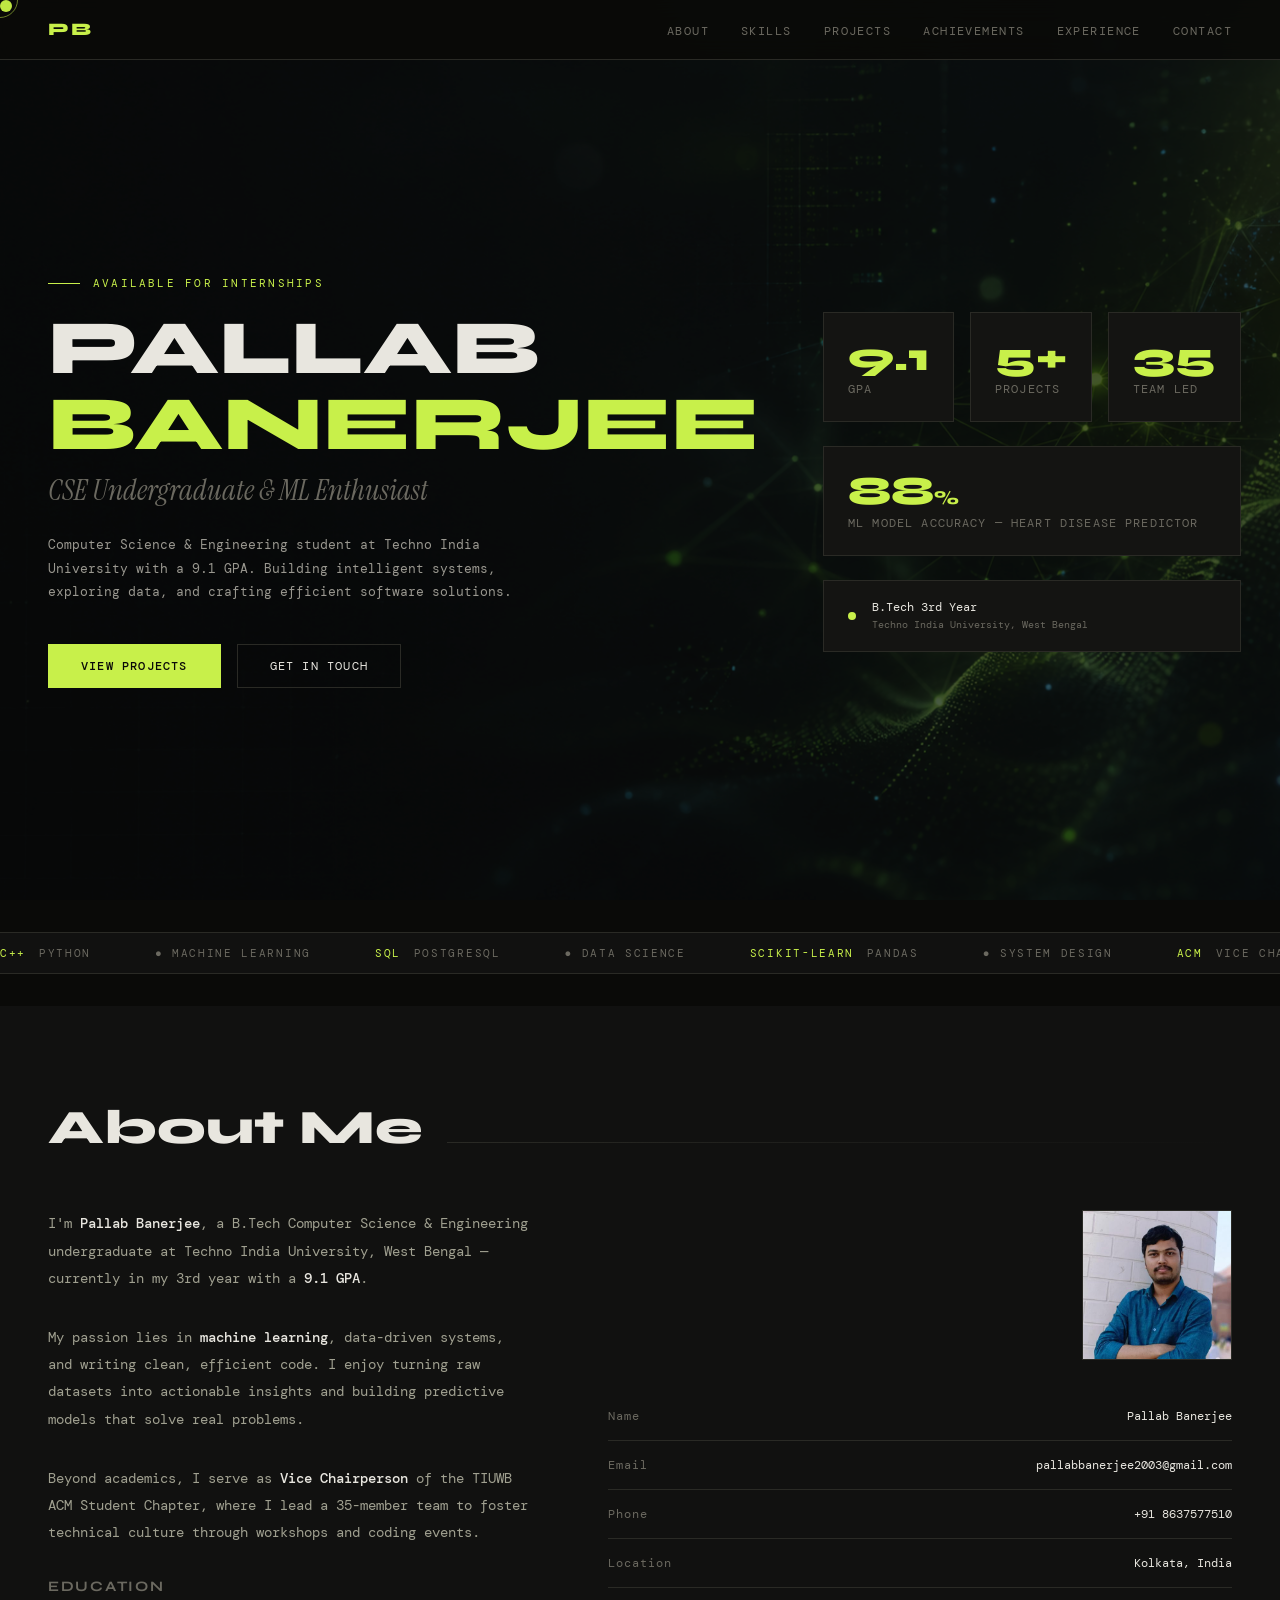
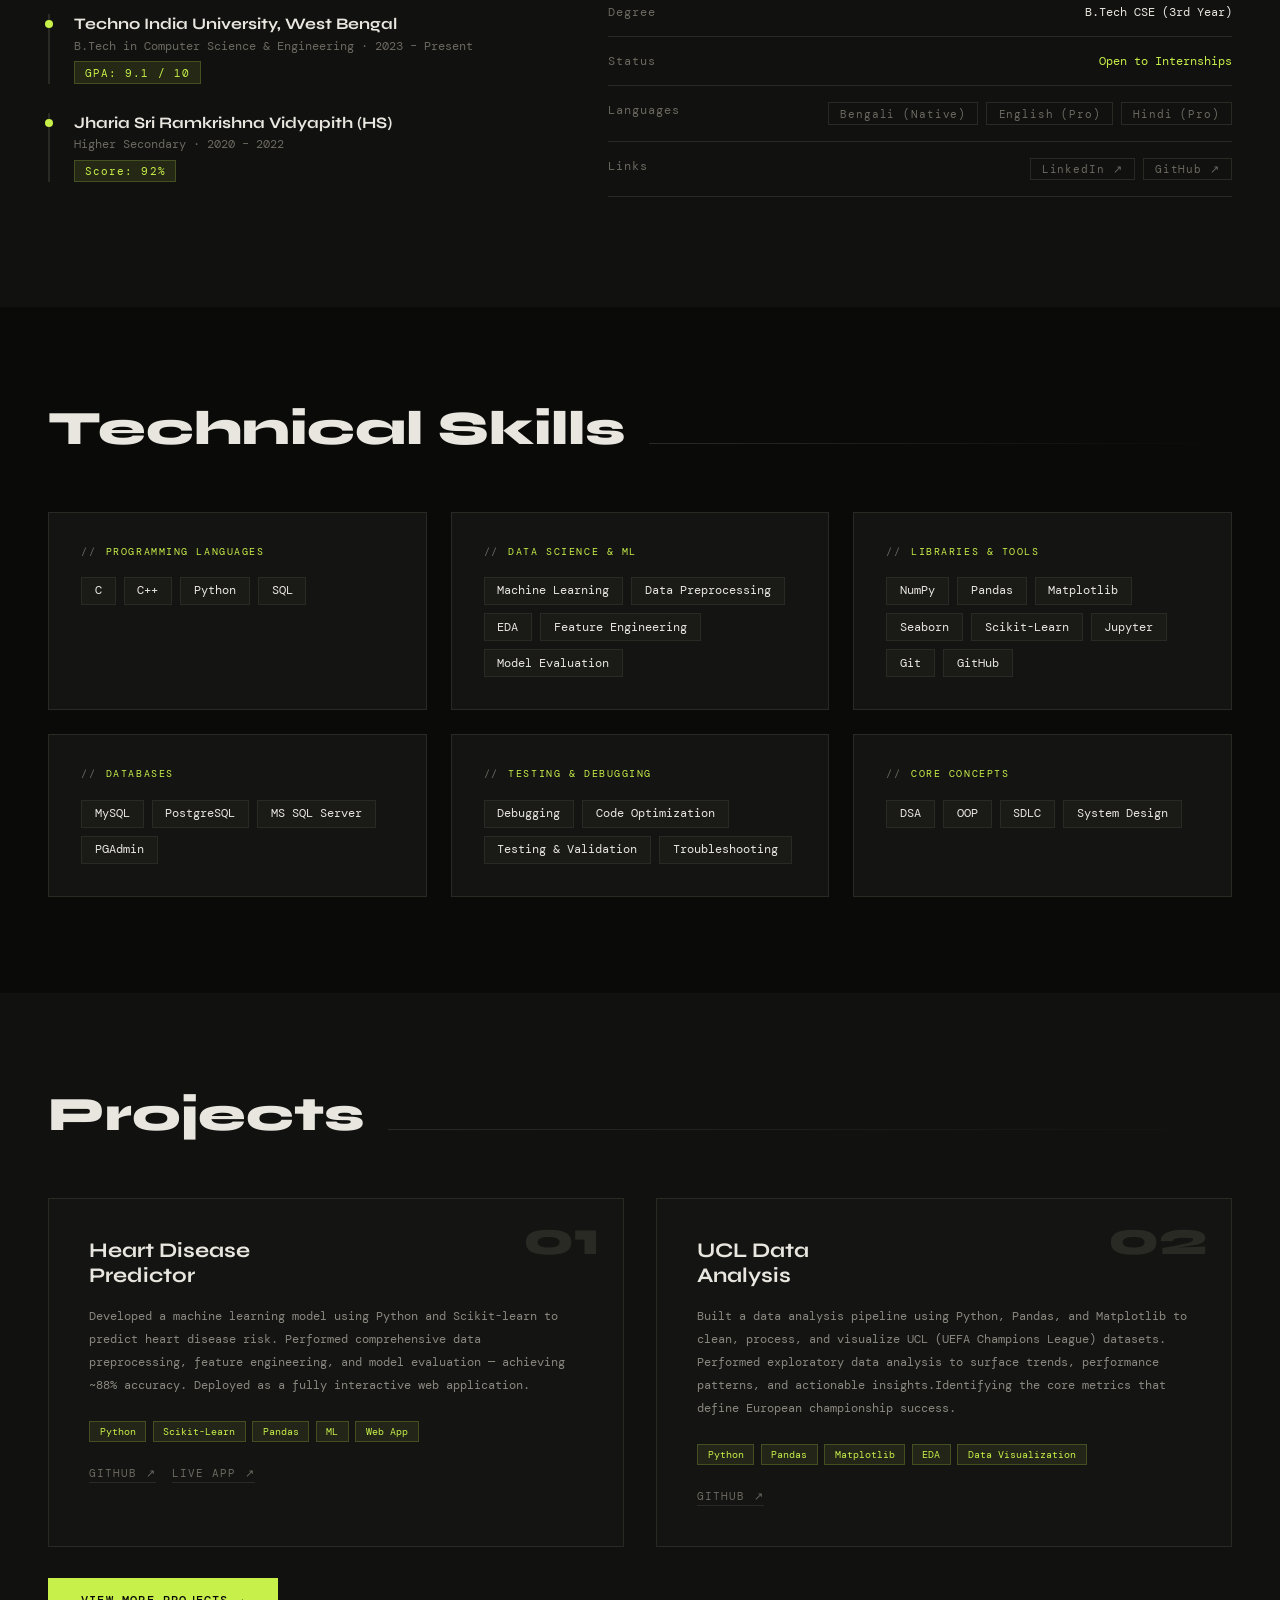
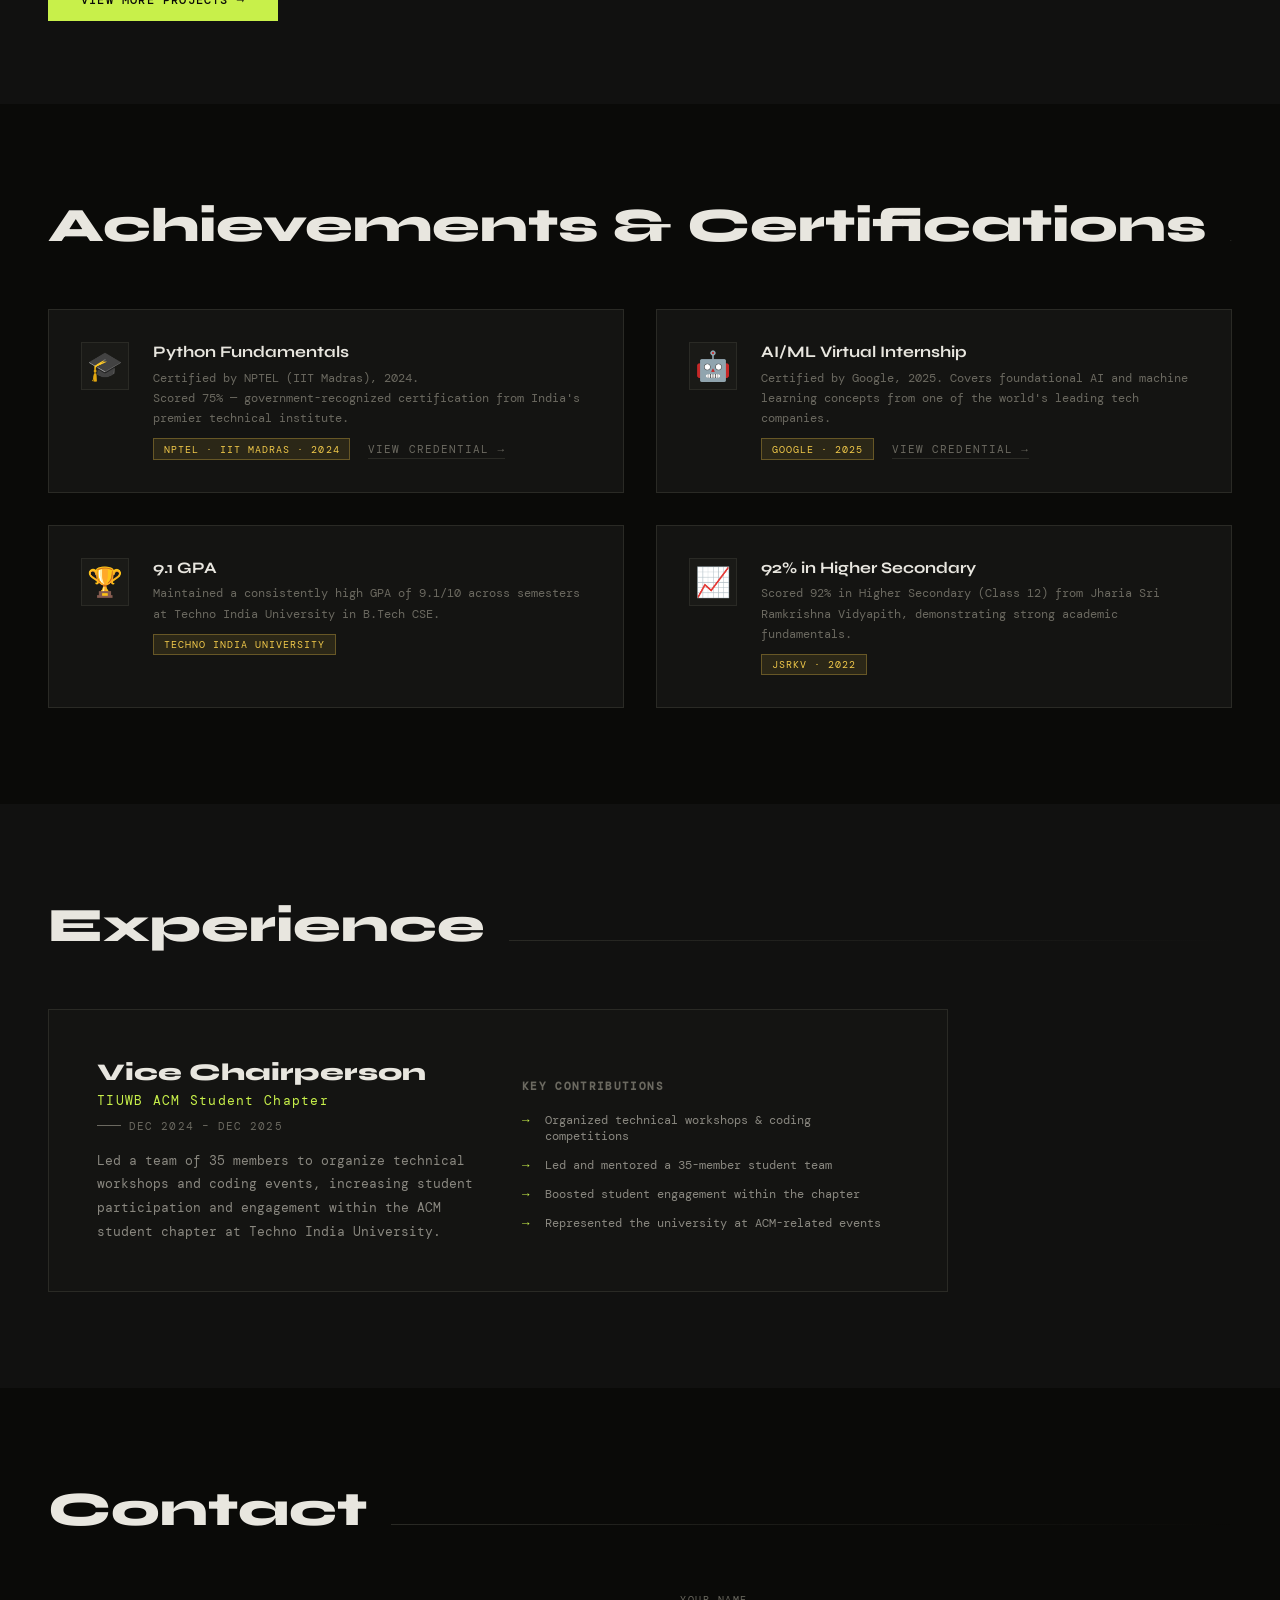
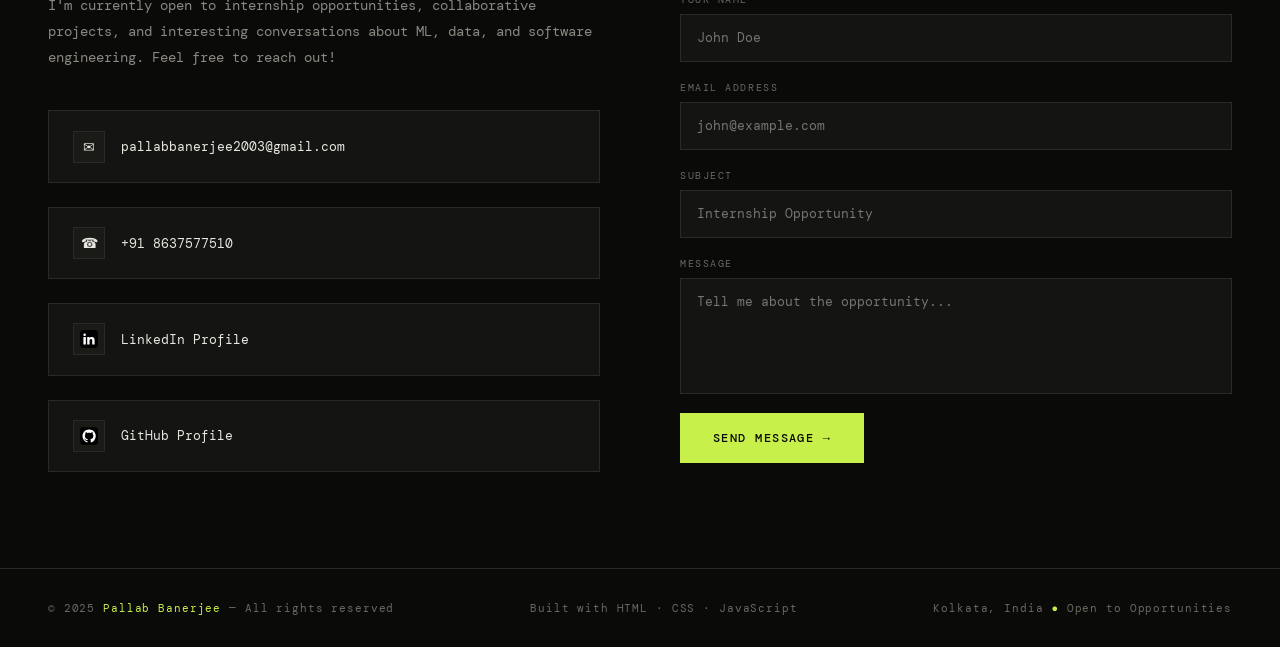
==== commit 0a2e41cd: "feat: add projects page with custom cursor, navbar behavior, and project filtering functionality - I" ====
--- a/index.html
+++ b/index.html
@@ -6,7 +6,7 @@
     <title>Pallab Banerjee — Portfolio</title>
     <link rel="icon" href="./images/favicon.png" type="image/png">
     <link href="https://fonts.googleapis.com/css2?family=Syne:wght@400;600;700;800&family=DM+Mono:ital,wght@0,400;0,500;1,400&family=Instrument+Serif:ital@0;1&display=swap" rel="stylesheet">
-    <link rel="stylesheet" href="style.css">
+    <link rel="stylesheet" href="./css/style.css">
 </head>
 <body>
     
@@ -288,7 +288,7 @@
       </div>
     </div>
     <div class="projects-more">
-      <a href="https://github.com/banerjee003?tab=repositories" target="_blank" class="btn view-more-btn">View More Projects →</a>
+      <a href="projects.html" class="btn view-more-btn">View More Projects →</a>
     </div>
   </div>
 </section>
@@ -467,7 +467,7 @@
   <div>Kolkata, India <span>●</span> Open to Opportunities</div>
 </footer>
 
-<script src="script.js"></script>
+<script src="./js/script.js"></script>
 
 </body>
 </html>
--- a/css/style.css
+++ b/css/style.css
@@ -0,0 +1,719 @@
+:root {
+    --bg: #0a0a08;
+    --bg2: #111110;
+    --bg3: #1a1a17;
+    --accent: #c8f04a;
+    --accent2: #f0c84a;
+    --text: #e8e6df;
+    --muted: #6b6960;
+    --border: #2a2a25;
+    --card: #141412;
+  }
+
+  *, *::before, *::after { box-sizing: border-box; margin: 0; padding: 0; }
+
+  html { scroll-behavior: smooth; }
+
+  body {
+    background: var(--bg);
+    color: var(--text);
+    font-family: 'DM Mono', monospace;
+    overflow-x: hidden;
+    cursor: none;
+  }
+
+  img, svg {
+    max-width: 100%;
+  }
+
+  /* Custom cursor */
+  .cursor {
+    width: 12px; height: 12px;
+    background: var(--accent);
+    border-radius: 50%;
+    position: fixed; top: 0; left: 0;
+    pointer-events: none;
+    z-index: 9999;
+    transition: transform 0.02s ease, width 0.2s, height 0.2s;
+    mix-blend-mode: difference;
+  }
+  .cursor-ring {
+    width: 36px; height: 36px;
+    border: 1px solid var(--accent);
+    border-radius: 50%;
+    position: fixed; top: 0; left: 0;
+    pointer-events: none;
+    z-index: 9998;
+    transition: transform 0.35s cubic-bezier(.17,.67,.35,1.1), opacity 0.2s;
+    opacity: 0.5;
+  }
+  body:hover .cursor { transform: translate(-50%, -50%); }
+
+  /* Noise overlay */
+  body::before {
+    content: '';
+    position: fixed; inset: 0;
+    background-image: url("data:image/svg+xml,%3Csvg viewBox='0 0 256 256' xmlns='http://www.w3.org/2000/svg'%3E%3Cfilter id='noise'%3E%3CfeTurbulence type='fractalNoise' baseFrequency='0.9' numOctaves='4' stitchTiles='stitch'/%3E%3C/filter%3E%3Crect width='100%25' height='100%25' filter='url(%23noise)' opacity='0.04'/%3E%3C/svg%3E");
+    pointer-events: none; z-index: 0; opacity: 0.4;
+  }
+
+  /* NAV */
+  nav {
+    position: fixed; top: 0; width: 100%; z-index: 100;
+    display: flex; justify-content: space-between; align-items: center;
+    padding: 1.2rem 3rem;
+    background: rgba(10,10,8,0.85);
+    backdrop-filter: blur(12px);
+    border-bottom: 1px solid var(--border);
+    will-change: transform;
+  }
+  .nav-logo {
+    font-family: 'Syne', sans-serif;
+    font-weight: 800; font-size: 1.1rem;
+    color: var(--accent); letter-spacing: 0.1em;
+    text-decoration: none;
+  }
+  .nav-links { display: flex; gap: 2rem; list-style: none; }
+  .nav-links a {
+    color: var(--muted); text-decoration: none;
+    font-size: 0.75rem; letter-spacing: 0.12em; text-transform: uppercase;
+    transition: color 0.2s;
+  }
+  .nav-links a:hover { color: var(--accent); }
+
+  /* HERO */
+  #home {
+    min-height: 100vh;
+    display: flex; align-items: center;
+    padding: 8rem 3rem 4rem;
+    position: relative; overflow: hidden;
+
+    background-image: url("../images/bg.png");
+    background-size: cover;
+    background-position: center;
+    background-repeat: no-repeat;
+  }
+
+  #home::before {
+  content: "";
+  position: absolute;
+  inset: 0;
+  background: rgba(10, 10, 8, 0.65);
+  z-index: 0;
+  }
+
+  #home .hero-grid {
+  position: relative;
+  z-index: 1;
+  }
+
+
+
+  .hero-grid {
+    display: grid;
+    grid-template-columns: 1fr 1fr;
+    gap: 4rem; align-items: center;
+    max-width: 1200px; margin: 0 auto; width: 100%;
+  }
+  .hero-label {
+    font-size: 0.7rem; letter-spacing: 0.2em;
+    text-transform: uppercase; color: var(--accent);
+    margin-bottom: 1.2rem;
+    display: flex; align-items: center; gap: 0.8rem;
+  }
+  .hero-label::before {
+    content: ''; display: block;
+    width: 2rem; height: 1px; background: var(--accent);
+  }
+  h1 {
+    font-family: 'Syne', sans-serif;
+    font-size: clamp(3rem, 6vw, 5.5rem);
+    font-weight: 800; line-height: 1;
+    margin-bottom: 0.5rem;
+  }
+  h1 span { color: var(--accent); }
+  .hero-subtitle {
+    font-family: 'Instrument Serif', serif;
+    font-style: italic;
+    font-size: clamp(1.2rem, 2.5vw, 1.8rem);
+    color: var(--muted);
+    margin-bottom: 1.5rem;
+  }
+  .hero-desc {
+    font-size: 0.82rem; line-height: 1.8;
+    color: #9a9890; max-width: 480px;
+    margin-bottom: 2.5rem;
+  }
+  .hero-cta {
+    display: flex; gap: 1rem; flex-wrap: wrap;
+  }
+  .btn {
+    padding: 0.8rem 2rem;
+    font-family: 'DM Mono', monospace;
+    font-size: 0.75rem; letter-spacing: 0.1em;
+    text-transform: uppercase; text-decoration: none;
+    border: 1px solid;
+    cursor: none;
+    transition: all 0.25s;
+    position: relative; overflow: hidden;
+  }
+  .btn-primary {
+    background: var(--accent); color: var(--bg);
+    border-color: var(--accent); font-weight: 500;
+  }
+  .btn-primary:hover { background: transparent; color: var(--accent); }
+  .btn-outline {
+    background: transparent; color: var(--text);
+    border-color: var(--border);
+  }
+  .btn-outline:hover { border-color: var(--accent); color: var(--accent); }
+
+  /* Hero right panel */
+  .hero-right {
+    display: flex; flex-direction: column; gap: 1.5rem;
+  }
+  .stat-card {
+    background: var(--card);
+    border: 1px solid var(--border);
+    padding: 1.5rem;
+    position: relative;
+    transition: border-color 0.25s;
+  }
+  .stat-card:hover { border-color: var(--accent); }
+  .stat-num {
+    font-family: 'Syne', sans-serif;
+    font-size: 2.5rem; font-weight: 800;
+    color: var(--accent); line-height: 1;
+    margin-bottom: 0.3rem;
+  }
+  .stat-label { font-size: 0.72rem; color: var(--muted); letter-spacing: 0.1em; text-transform: uppercase; }
+  .stat-row { display: grid; grid-template-columns: 1fr 1fr 1fr; gap: 1rem; }
+
+  /* Scrolling ticker */
+  .ticker-wrap {
+    overflow: hidden;
+    border-top: 1px solid var(--border);
+    border-bottom: 1px solid var(--border);
+    padding: 0.8rem 0;
+    margin-bottom: 2rem;
+    margin-top: 2rem;
+    background: var(--bg2);
+  }
+  .ticker {
+    display: flex; gap: 4rem;
+    animation: ticker 20s linear infinite;
+    white-space: nowrap;
+  }
+  .ticker-item {
+    font-size: 0.7rem; letter-spacing: 0.15em;
+    text-transform: uppercase; color: var(--muted);
+    display: flex; align-items: center; gap: 0.8rem;
+  }
+  .ticker-item span { color: var(--accent); }
+  @keyframes ticker {
+    from { transform: translateX(0); }
+    to { transform: translateX(-50%); }
+  }
+
+  @keyframes pulse {
+    0%, 100% { opacity: 1; transform: scale(1); }
+    50% { opacity: 0.5; transform: scale(0.8); }
+  }
+
+  /* SECTIONS */
+  section { padding: 6rem 3rem; position: relative; z-index: 1; }
+  .section-inner { max-width: 1200px; margin: 0 auto; }
+  .section-header {
+    display: flex; align-items: baseline; gap: 1.5rem;
+    margin-bottom: 3.5rem;
+  }
+  .section-num {
+    font-size: 0.65rem; color: var(--accent);
+    letter-spacing: 0.2em; font-weight: 500;
+  }
+  h2 {
+    font-family: 'Syne', sans-serif;
+    font-size: clamp(1.8rem, 4vw, 3rem);
+    font-weight: 800; line-height: 1.1;
+  }
+  .section-line {
+    flex: 1; height: 1px;
+    background: linear-gradient(to right, var(--border), transparent);
+  }
+
+  /* ABOUT */
+  #about { background: var(--bg2); }
+  .about-grid {
+    display: grid;
+    grid-template-columns: 1fr 1.3fr;
+    gap: 5rem; align-items: start;
+  }
+  .about-left {}
+  .about-bio {
+    font-size: 0.85rem; line-height: 2;
+    color: #a0a090; margin-bottom: 2rem;
+  }
+  .about-bio strong { color: var(--text); font-weight: 500; }
+  .edu-item {
+    border-left: 2px solid var(--border);
+    padding-left: 1.5rem; margin-bottom: 1.8rem;
+    position: relative;
+    transition: border-color 0.25s;
+  }
+  .edu-item:hover { border-color: var(--accent); }
+  .edu-item::before {
+    content: '';
+    position: absolute; left: -5px; top: 6px;
+    width: 8px; height: 8px;
+    background: var(--accent); border-radius: 50%;
+  }
+  .edu-school { font-family: 'Syne', sans-serif; font-weight: 700; font-size: 1rem; margin-bottom: 0.3rem; }
+  .edu-degree { font-size: 0.78rem; color: var(--muted); margin-bottom: 0.4rem; }
+  .edu-score {
+    font-size: 0.7rem; letter-spacing: 0.1em;
+    display: inline-block;
+    padding: 0.2rem 0.6rem;
+    background: rgba(200,240,74,0.1);
+    color: var(--accent);
+    border: 1px solid rgba(200,240,74,0.2);
+  }
+  .about-right {}
+  .about-photo {
+  width: 150px;
+  height: 150px;
+  object-fit: cover;
+  border: 1px solid var(--border);
+  margin-bottom: 2rem;
+  margin-left: auto;
+  display: block;
+  /* border-radius: 50%; */
+  }
+
+  .info-row {
+    display: flex; justify-content: space-between;
+    padding: 1rem 0;
+    border-bottom: 1px solid var(--border);
+    font-size: 0.78rem;
+  }
+  .info-key { color: var(--muted); letter-spacing: 0.08em; }
+  .info-val { color: var(--text); }
+  .lang-tags { display: flex; gap: 0.5rem; flex-wrap: wrap; }
+  .lang-tag {
+    padding: 0.2rem 0.7rem;
+    border: 1px solid var(--border);
+    font-size: 0.68rem;
+    color: var(--muted);
+    letter-spacing: 0.08em;
+    transition: color 0.2s ease, border-color 0.2s ease;
+  }
+  .lang-tag:hover {
+    color: var(--accent);
+    border-color: var(--accent);
+  }
+
+  /* SKILLS */
+  #skills {}
+  .skills-grid {
+    display: grid;
+    grid-template-columns: repeat(3, 1fr);
+    gap: 1.5rem;
+  }
+  .skill-group {
+    background: var(--card);
+    border: 1px solid var(--border);
+    padding: 2rem;
+    transition: all 0.25s;
+  }
+  .skill-group:hover {
+    border-color: var(--accent);
+    transform: translateY(-3px);
+  }
+  .skill-group-title {
+    font-size: 0.65rem; letter-spacing: 0.15em;
+    text-transform: uppercase; color: var(--accent);
+    margin-bottom: 1.2rem;
+    display: flex; align-items: center; gap: 0.6rem;
+  }
+  .skill-group-title::before {
+    content: '//'; color: var(--muted);
+  }
+  .skill-tags { display: flex; flex-wrap: wrap; gap: 0.5rem; }
+  .skill-tag {
+    font-size: 0.72rem;
+    padding: 0.35rem 0.8rem;
+    background: var(--bg3);
+    border: 1px solid var(--border);
+    color: var(--text);
+    transition: all 0.2s;
+    cursor: none;
+  }
+  .skill-tag:hover {
+    background: rgba(200,240,74,0.08);
+    border-color: var(--accent);
+    color: var(--accent);
+  }
+
+  /* PROJECTS */
+  #projects { background: var(--bg2); }
+  .projects-grid {
+    display: grid; grid-template-columns: 1fr 1fr;
+    gap: 2rem;
+  }
+  .project-card {
+    background: var(--card);
+    border: 1px solid var(--border);
+    padding: 2.5rem;
+    position: relative; overflow: hidden;
+    transition: all 0.3s;
+  }
+  .project-card::after {
+    content: '';
+    position: absolute; bottom: 0; left: 0;
+    width: 0; height: 2px;
+    background: var(--accent);
+    transition: width 0.4s cubic-bezier(.4,0,.2,1);
+  }
+  .project-card:hover::after { width: 100%; }
+  .project-card:hover { border-color: rgba(200,240,74,0.3); transform: translateY(-4px); }
+  .project-num {
+    font-family: 'Syne', sans-serif;
+    font-size: 3rem; font-weight: 800;
+    color: var(--border);
+    position: absolute; top: 1rem; right: 1.5rem;
+    line-height: 1;
+  }
+  .project-name {
+    font-family: 'Syne', sans-serif;
+    font-size: 1.3rem; font-weight: 700;
+    margin-bottom: 1rem;
+    line-height: 1.2;
+  }
+  .project-desc {
+    font-size: 0.78rem; line-height: 1.85;
+    color: #8a8880; margin-bottom: 1.5rem;
+  }
+  .project-tech { display: flex; flex-wrap: wrap; gap: 0.4rem; }
+  .project-tech-tag {
+    font-size: 0.65rem; padding: 0.2rem 0.6rem;
+    background: rgba(200,240,74,0.08);
+    border: 1px solid rgba(200,240,74,0.2);
+    color: var(--accent);
+  }
+  .project-links { display: flex; gap: 1rem; margin-top: 1.5rem; }
+  .project-link {
+    font-size: 0.68rem; letter-spacing: 0.1em;
+    color: var(--muted); text-decoration: none;
+    text-transform: uppercase;
+    border-bottom: 1px solid var(--border);
+    padding-bottom: 2px;
+    transition: all 0.2s;
+  }
+  .project-link:hover { color: var(--accent); border-color: var(--accent); }
+  
+  .projects-more {
+  margin-top: 2.5rem;
+  }
+
+  .view-more-btn {
+    background: var(--accent);
+    color: var(--bg);
+    border: 1px solid var(--accent);
+    font-weight: 500;
+  }
+
+  .view-more-btn:hover {
+    background: var(--bg);
+    color: var(--accent);
+    border-color: var(--accent);
+  }
+
+
+
+  /* ACHIEVEMENTS */
+  #achievements {}
+  .achievements-grid {
+    display: grid; grid-template-columns: 1fr 1fr;
+    gap: 2rem;
+  }
+  .achieve-card {
+    border: 1px solid var(--border);
+    padding: 2rem;
+    background: var(--card);
+    display: flex; gap: 1.5rem;
+    align-items: flex-start;
+    transition: all 0.25s;
+  }
+  .achieve-card:hover { border-color: var(--accent2); }
+  .achieve-icon {
+    font-size: 1.8rem; flex-shrink: 0;
+    width: 3rem; height: 3rem;
+    display: flex; align-items: center; justify-content: center;
+    background: var(--bg3);
+    border: 1px solid var(--border);
+  }
+  .achieve-title {
+    font-family: 'Syne', sans-serif;
+    font-weight: 700; font-size: 1rem;
+    margin-bottom: 0.4rem;
+  }
+  .achieve-sub { font-size: 0.75rem; color: var(--muted); line-height: 1.7; }
+  .achieve-badge {
+    display: inline-block; margin-top: 0.6rem;
+    font-size: 0.65rem; letter-spacing: 0.1em;
+    padding: 0.2rem 0.6rem;
+    background: rgba(240,200,74,0.1);
+    border: 1px solid rgba(240,200,74,0.3);
+    color: var(--accent2);
+    text-transform: uppercase;
+  }
+  .credential-link {
+  display: inline-block;
+  margin-top: 0.8rem;
+  margin-left: 0.5rem;
+  font-size: 0.68rem;
+  letter-spacing: 0.1em;
+  color: var(--muted);
+  text-decoration: none;
+  text-transform: uppercase;
+  border-bottom: 1px solid var(--border);
+  padding-bottom: 2px;
+  transition: all 0.2s;
+}
+
+.credential-link:hover {
+  color: var(--accent2);
+  border-color: var(--accent2);
+}
+
+
+  /* EXPERIENCE */
+  #experience { background: var(--bg2); }
+  .exp-card {
+    border: 1px solid var(--border);
+    padding: 3rem;
+    background: var(--card);
+    display: grid; grid-template-columns: 1fr 1fr;
+    gap: 3rem;
+    max-width: 900px;
+    transition: border-color 0.25s;
+  }
+  .exp-card:hover { border-color: var(--accent); }
+  .exp-role {
+    font-family: 'Syne', sans-serif;
+    font-size: 1.5rem; font-weight: 800;
+    margin-bottom: 0.3rem;
+  }
+  .exp-org { color: var(--accent); font-size: 0.8rem; letter-spacing: 0.1em; margin-bottom: 0.6rem; }
+  .exp-date {
+    font-size: 0.68rem; color: var(--muted);
+    letter-spacing: 0.1em; text-transform: uppercase;
+    display: flex; align-items: center; gap: 0.5rem;
+  }
+  .exp-date::before { content: ''; width: 1.5rem; height: 1px; background: var(--muted); }
+  .exp-desc { font-size: 0.8rem; line-height: 1.85; color: #8a8880; margin-top: 1rem; }
+
+  /* CONTACT */
+  #contact {}
+  .contact-grid {
+    display: grid; grid-template-columns: 1fr 1fr;
+    gap: 5rem; align-items: start;
+  }
+  .contact-info { display: flex; flex-direction: column; gap: 1.5rem; }
+  .contact-item {
+    display: flex; align-items: center; gap: 1rem;
+    padding: 1.2rem 1.5rem;
+    border: 1px solid var(--border);
+    background: var(--card);
+    text-decoration: none; color: var(--text);
+    font-size: 0.8rem;
+    transition: all 0.25s;
+    min-width: 0;
+    overflow-wrap: anywhere;
+  }
+  .contact-item:hover { border-color: var(--accent); color: var(--accent); }
+  .contact-icon {
+    width: 2rem; height: 2rem;
+    background: var(--bg3); border: 1px solid var(--border);
+    display: flex; align-items: center; justify-content: center;
+    font-size: 0.9rem; flex-shrink: 0;
+  }
+  .contact-icon img {
+  width: 18px;
+  height: 18px;
+  object-fit: contain;
+  display: block;
+  }
+
+  /* Form */
+  .contact-form { display: flex; flex-direction: column; gap: 1.2rem; }
+  .form-group { display: flex; flex-direction: column; gap: 0.5rem; }
+  .form-label {
+    font-size: 0.65rem; letter-spacing: 0.15em;
+    text-transform: uppercase; color: var(--muted);
+  }
+  .form-input, .form-textarea {
+    background: var(--card);
+    border: 1px solid var(--border);
+    color: var(--text);
+    font-family: 'DM Mono', monospace;
+    font-size: 0.8rem;
+    padding: 0.9rem 1rem;
+    outline: none;
+    transition: border-color 0.2s;
+    resize: none;
+  }
+  .form-input:focus, .form-textarea:focus { border-color: var(--accent); }
+  .form-input.error, .form-textarea.error { border-color: #f04a4a; }
+  .error-msg { font-size: 0.65rem; color: #f04a4a; display: none; }
+  .error-msg.show { display: block; }
+  .form-submit {
+    background: var(--accent); color: var(--bg);
+    border: none; font-family: 'DM Mono', monospace;
+    font-size: 0.75rem; letter-spacing: 0.12em;
+    text-transform: uppercase; font-weight: 500;
+    padding: 1rem 2rem; cursor: none;
+    transition: all 0.25s; align-self: flex-start;
+    border: 1px solid var(--accent);
+  }
+  .form-submit:hover { background: transparent; color: var(--accent); }
+  .form-success,
+  .form-error {
+    display: none; padding: 1rem 1.5rem;
+    font-size: 0.78rem;
+  }
+  .form-success {
+    background: rgba(200,240,74,0.08);
+    border: 1px solid rgba(200,240,74,0.3);
+    color: var(--accent);
+  }
+  .form-error {
+    background: rgba(240,74,74,0.08);
+    border: 1px solid rgba(240,74,74,0.3);
+    color: #f04a4a;
+  }
+  .form-success.show,
+  .form-error.show { display: block; }
+
+  /* FOOTER */
+  footer {
+    border-top: 1px solid var(--border);
+    padding: 2rem 3rem;
+    display: flex; justify-content: space-between; align-items: center;
+    font-size: 0.68rem; color: var(--muted);
+    letter-spacing: 0.08em;
+  }
+  footer span { color: var(--accent); }
+
+  /* FADE IN */
+  .fade-in { opacity: 0; transform: translateY(24px); transition: all 0.7s cubic-bezier(.16,1,.3,1); }
+  .fade-in.visible { opacity: 1; transform: none; }
+
+  /* MOBILE */
+  @media (max-width: 1024px) {
+    nav { padding: 1rem 2rem; }
+    .nav-links { gap: 1.1rem; }
+    .nav-links a { font-size: 0.68rem; }
+    #home { padding: 7rem 2rem 4rem; }
+    section { padding: 5rem 2rem; }
+    .hero-grid, .about-grid, .contact-grid {
+      grid-template-columns: 1fr;
+      gap: 3rem;
+    }
+    .skills-grid { grid-template-columns: repeat(2, 1fr); }
+  }
+
+  @media (max-width: 768px) {
+    body { cursor: auto; }
+    .cursor,
+    .cursor-ring { display: none; }
+    nav {
+      align-items: flex-start;
+      flex-direction: column;
+      gap: 0.85rem;
+      padding: 0.9rem 1.25rem;
+    }
+    .nav-links {
+      display: flex;
+      gap: 0.95rem;
+      width: 100%;
+      overflow-x: auto;
+      padding-bottom: 0.1rem;
+      scrollbar-width: none;
+      -webkit-overflow-scrolling: touch;
+    }
+    .nav-links::-webkit-scrollbar { display: none; }
+    .nav-links li { flex: 0 0 auto; }
+    .nav-links a {
+      display: block;
+      font-size: 0.63rem;
+      white-space: nowrap;
+    }
+    section { padding: 4rem 1.25rem; }
+    #home {
+      min-height: auto;
+      padding: 8.5rem 1.25rem 3rem;
+      background-position: 58% center;
+    }
+    h1 { font-size: clamp(2.75rem, 14vw, 4.2rem); }
+    h2 { font-size: clamp(1.65rem, 10vw, 2.4rem); }
+    .hero-desc { max-width: none; }
+    .hero-cta { flex-direction: column; align-items: stretch; }
+    .btn,
+    .form-submit {
+      width: 100%;
+      text-align: center;
+    }
+    .hero-grid, .about-grid, .skills-grid, .projects-grid,
+    .achievements-grid, .contact-grid, .exp-card { grid-template-columns: 1fr; gap: 2rem; }
+    .stat-row { grid-template-columns: repeat(3, minmax(0, 1fr)); gap: 0.6rem; }
+    .stat-card { padding: 1rem; }
+    .stat-num { font-size: 1.9rem; }
+    .stat-label { font-size: 0.58rem; }
+    .section-header { gap: 1rem; margin-bottom: 2.5rem; }
+    .about-photo {
+      margin-left: 0;
+      width: 130px;
+      height: 130px;
+    }
+    .info-row {
+      align-items: flex-start;
+      flex-direction: column;
+      gap: 0.45rem;
+    }
+    .info-val { width: 100%; overflow-wrap: anywhere; }
+    .skills-grid { grid-template-columns: 1fr; }
+    .skill-group,
+    .project-card,
+    .achieve-card,
+    .exp-card { padding: 1.5rem; }
+    .project-num {
+      font-size: 2.2rem;
+      right: 1rem;
+    }
+    .achieve-card { gap: 1rem; }
+    .achieve-icon {
+      width: 2.5rem;
+      height: 2.5rem;
+      font-size: 1.4rem;
+    }
+    .credential-link {
+      margin-left: 0;
+      display: block;
+    }
+    .contact-item { padding: 1rem; }
+    .form-input,
+    .form-textarea { font-size: 1rem; }
+    footer { flex-direction: column; gap: 0.5rem; text-align: center; }
+  }
+
+  @media (max-width: 430px) {
+    nav { padding-inline: 1rem; }
+    section { padding-inline: 1rem; }
+    #home { padding-inline: 1rem; }
+    .hero-label { letter-spacing: 0.14em; }
+    .stat-row { grid-template-columns: 1fr; }
+    .section-line { display: none; }
+    .ticker { gap: 2rem; animation-duration: 16s; }
+    .project-links { flex-direction: column; }
+    footer { padding-inline: 1rem; }
+  }
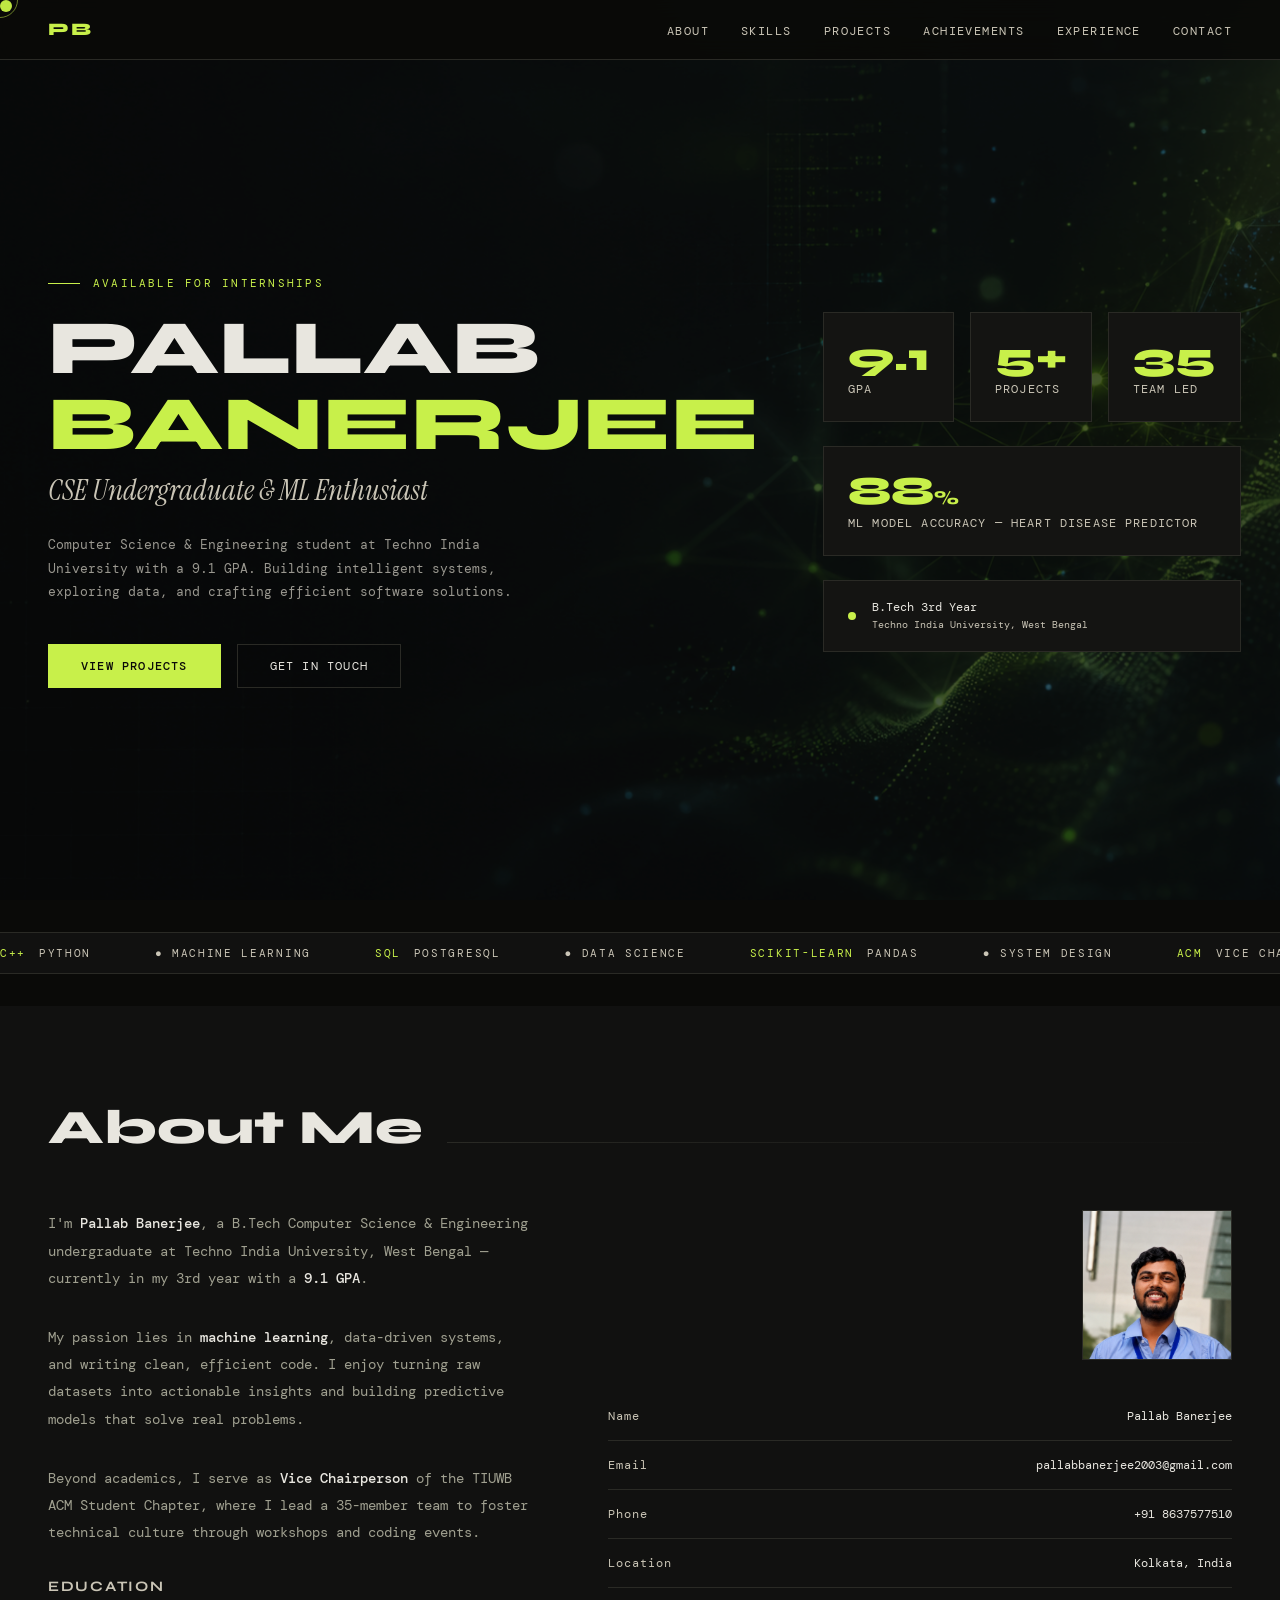
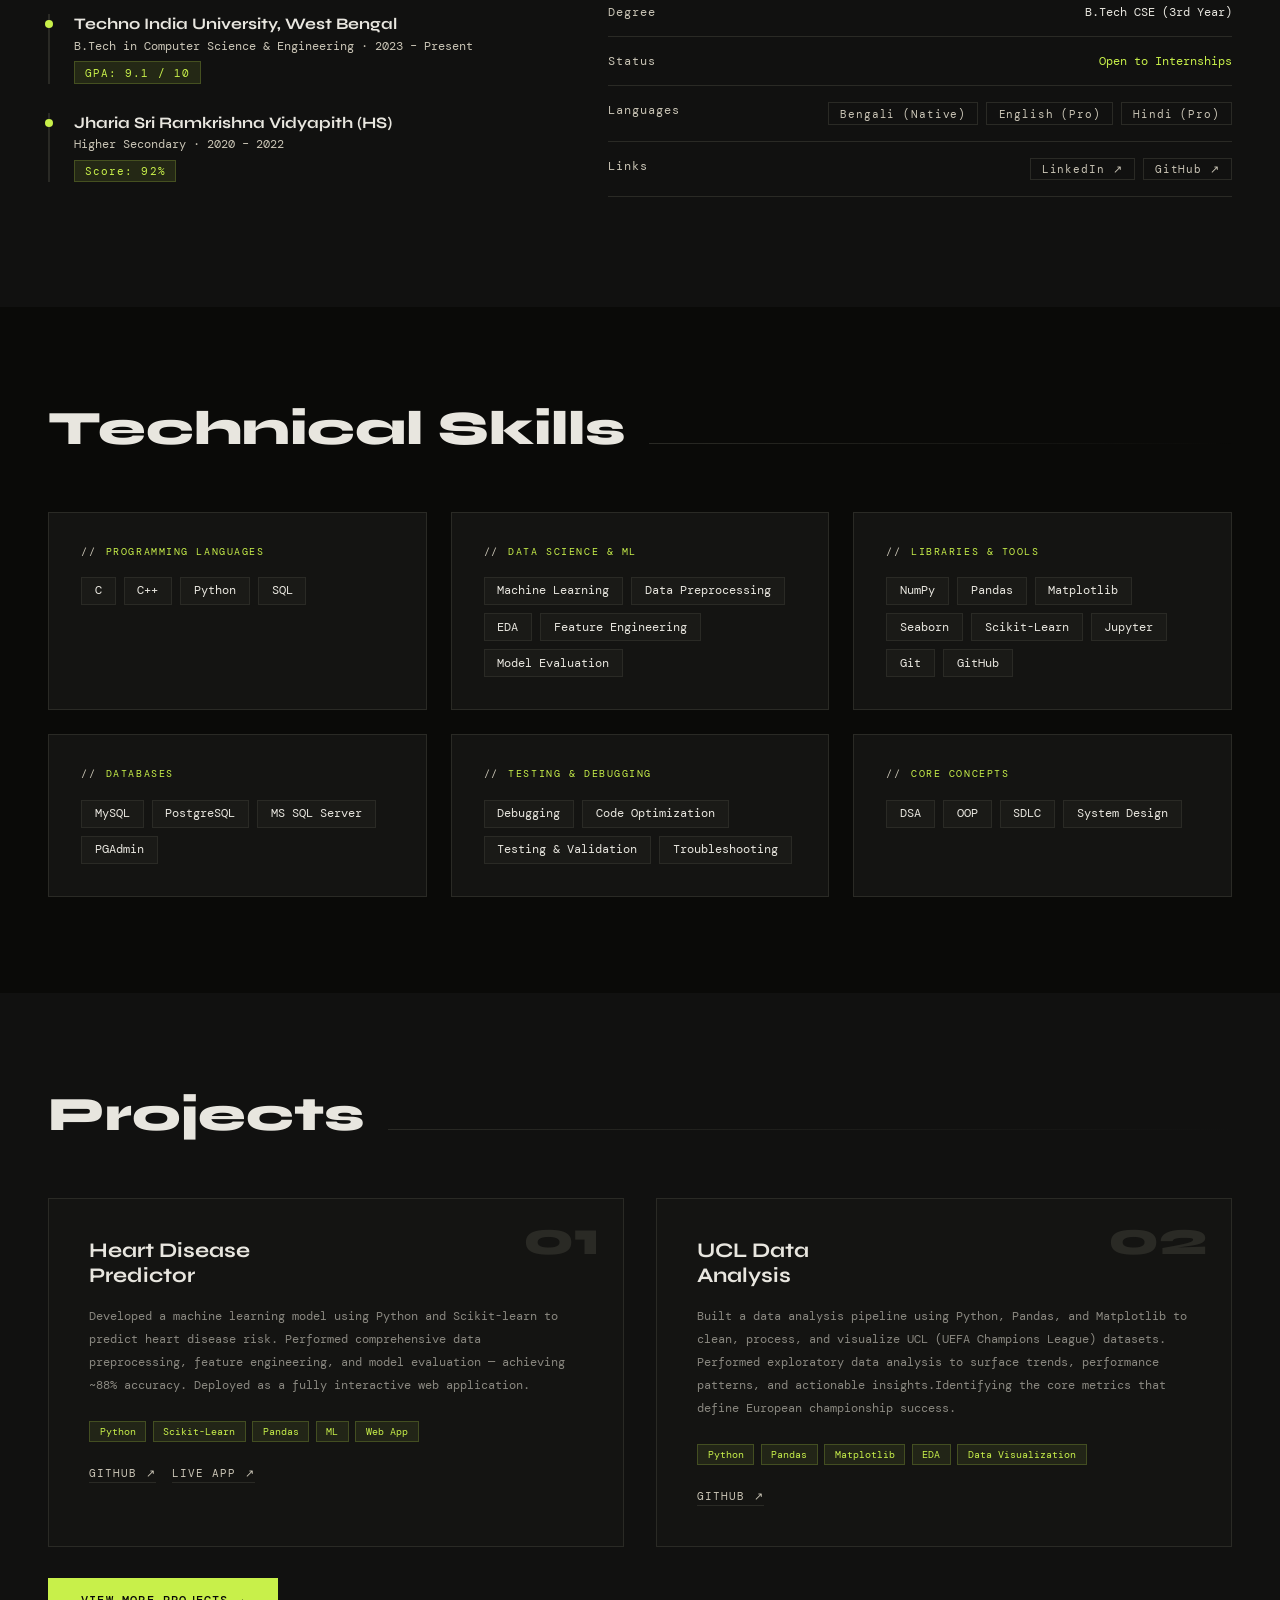
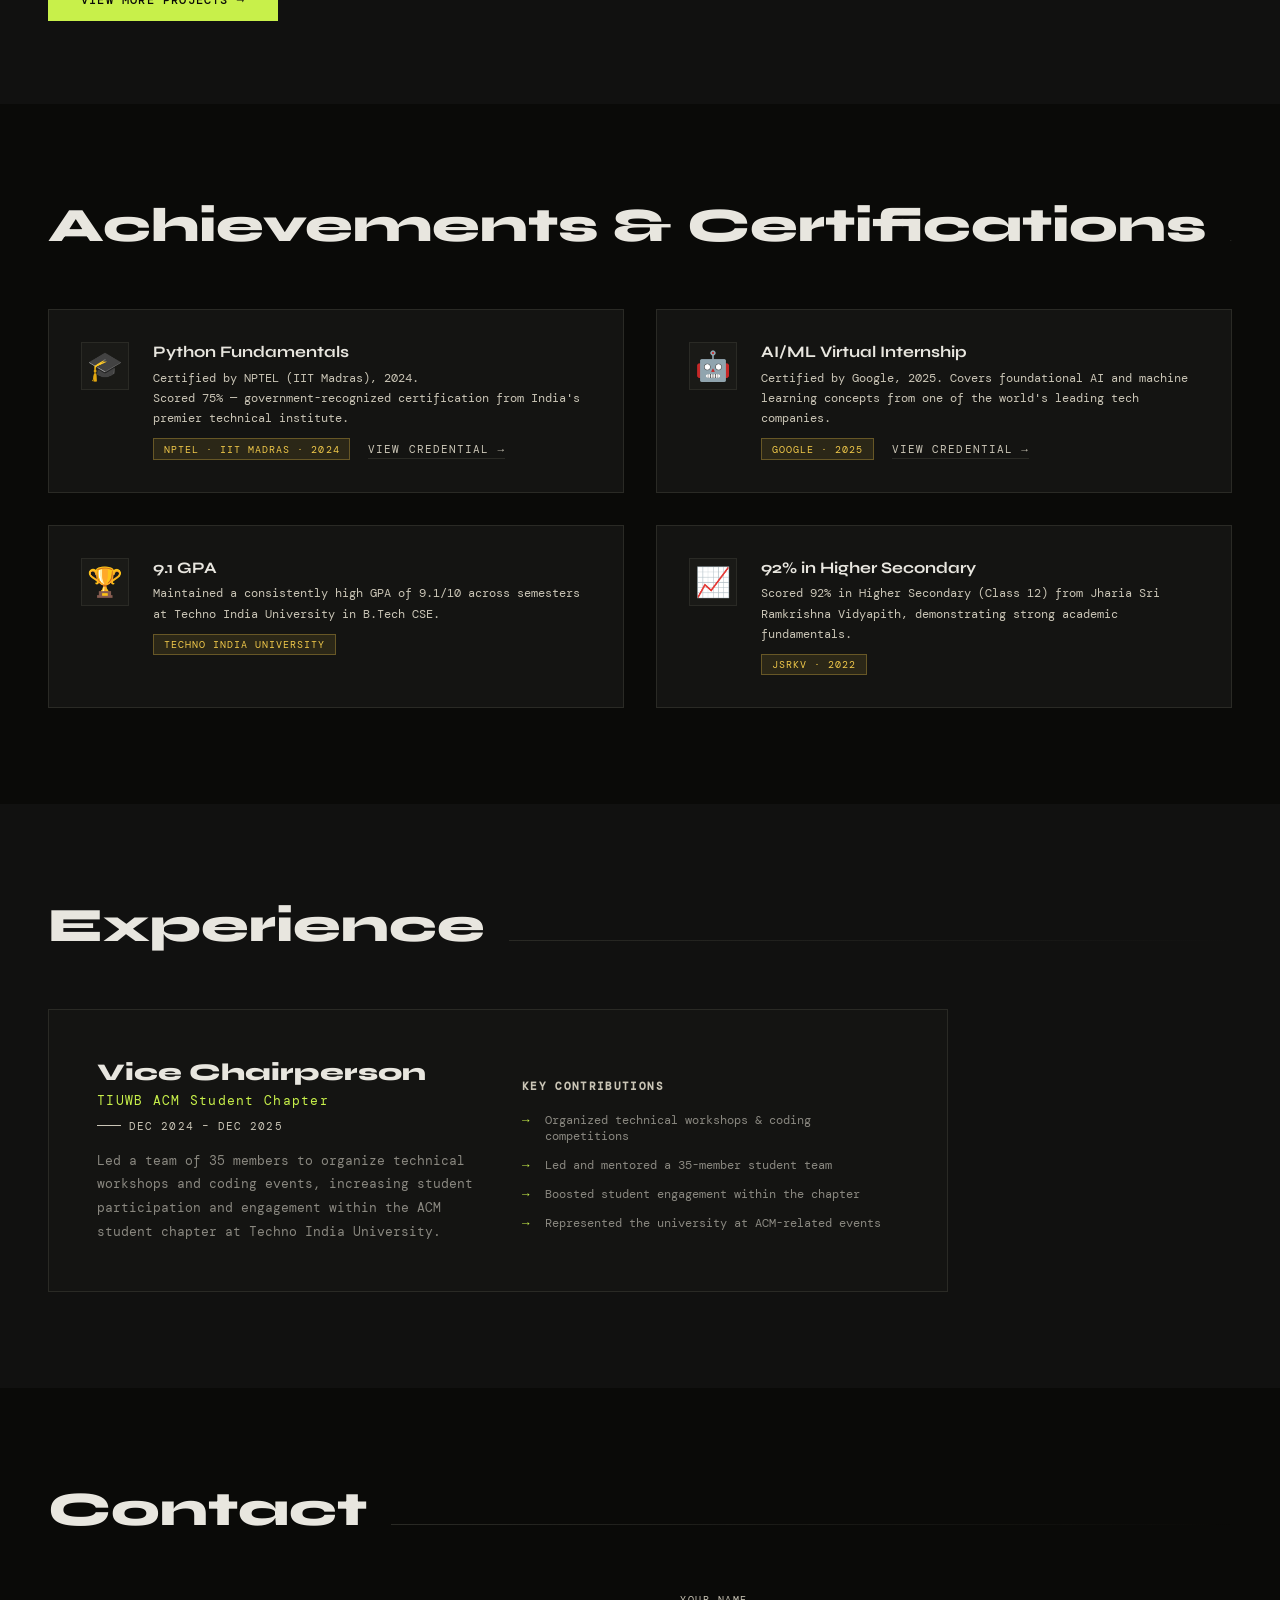
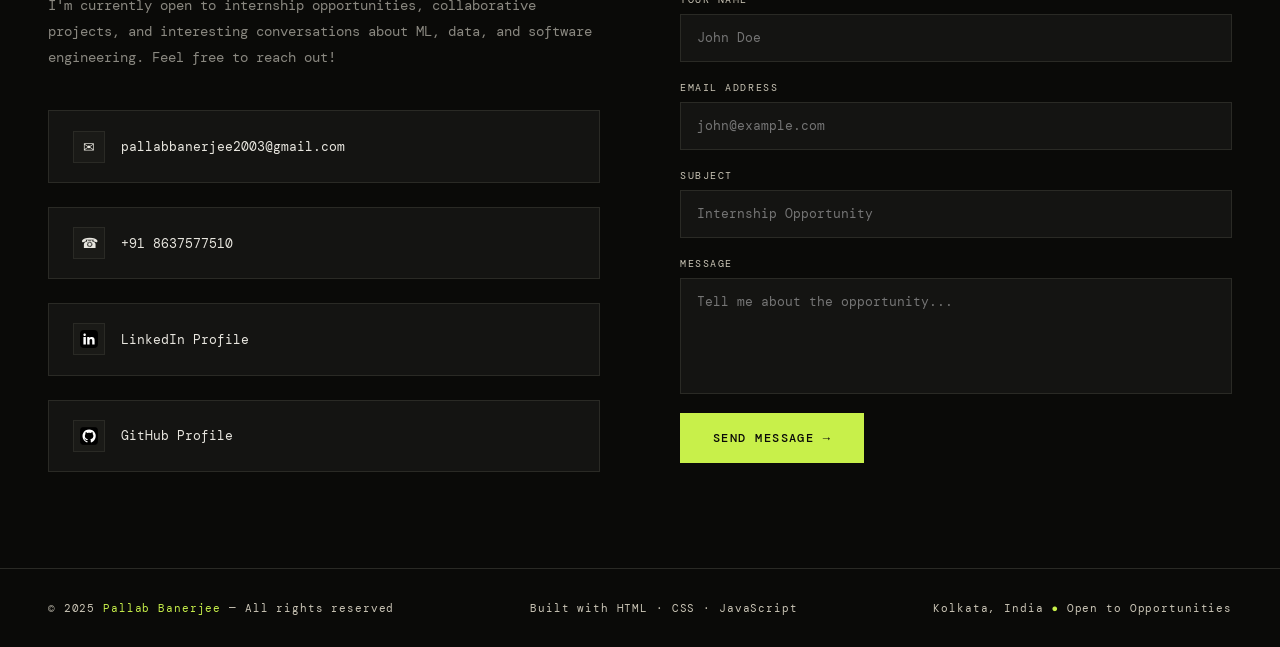
==== commit f4ec0847: "Implement code changes to enhance functionality and improve performance" ====
--- a/index.html
+++ b/index.html
@@ -83,6 +83,7 @@
     <div class="ticker-item">● System Design</div>
     <div class="ticker-item"><span>ACM</span> Vice Chairperson</div>
     <div class="ticker-item">● DSA & OOP</div>
+    <div class="ticker-item">● MS SQL Server</div>
     <!-- duplicate for loop -->
     <div class="ticker-item"><span>C++</span> Python</div>
     <div class="ticker-item">● Machine Learning</div>
@@ -92,6 +93,7 @@
     <div class="ticker-item">● System Design</div>
     <div class="ticker-item"><span>ACM</span> Vice Chairperson</div>
     <div class="ticker-item">● DSA & OOP</div>
+    <div class="ticker-item">● MS SQL Server</div>
   </div>
 </div>
 
@@ -134,7 +136,7 @@
       </div>
 
       <div class="about-right fade-in">
-        <img src="./images/my-photo.jpg" alt="Pallab Banerjee" class="about-photo">
+        <img src="./images/my-photo.png" alt="Pallab Banerjee" class="about-photo">
         <div class="info-row"><span class="info-key">Name</span><span class="info-val">Pallab Banerjee</span></div>
         <div class="info-row"><span class="info-key">Email</span><span class="info-val">pallabbanerjee2003@gmail.com</span></div>
         <div class="info-row"><span class="info-key">Phone</span><span class="info-val">+91 8637577510</span></div>
@@ -470,5 +472,4 @@
 <script src="./js/script.js"></script>
 
 </body>
-</html>
-
+</html>
--- a/css/style.css
+++ b/css/style.css
@@ -5,7 +5,7 @@
     --accent: #c8f04a;
     --accent2: #f0c84a;
     --text: #e8e6df;
-    --muted: #6b6960;
+    --muted: #cac5b6;
     --border: #2a2a25;
     --card: #141412;
   }
@@ -248,7 +248,7 @@
     grid-template-columns: 1fr 1.3fr;
     gap: 5rem; align-items: start;
   }
-  .about-left {}
+  /* .about-left {} */
   .about-bio {
     font-size: 0.85rem; line-height: 2;
     color: #a0a090; margin-bottom: 2rem;
@@ -277,7 +277,7 @@
     color: var(--accent);
     border: 1px solid rgba(200,240,74,0.2);
   }
-  .about-right {}
+  /* .about-right {} */
   .about-photo {
   width: 150px;
   height: 150px;
@@ -312,7 +312,7 @@
   }
 
   /* SKILLS */
-  #skills {}
+  /* #skills {} */
   .skills-grid {
     display: grid;
     grid-template-columns: repeat(3, 1fr);
@@ -430,7 +430,7 @@
 
 
   /* ACHIEVEMENTS */
-  #achievements {}
+  /* #achievements {} */
   .achievements-grid {
     display: grid; grid-template-columns: 1fr 1fr;
     gap: 2rem;
@@ -513,7 +513,7 @@
   .exp-desc { font-size: 0.8rem; line-height: 1.85; color: #8a8880; margin-top: 1rem; }
 
   /* CONTACT */
-  #contact {}
+  /* #contact {} */
   .contact-grid {
     display: grid; grid-template-columns: 1fr 1fr;
     gap: 5rem; align-items: start;
@@ -717,3 +717,4 @@
     .project-links { flex-direction: column; }
     footer { padding-inline: 1rem; }
   }
+  
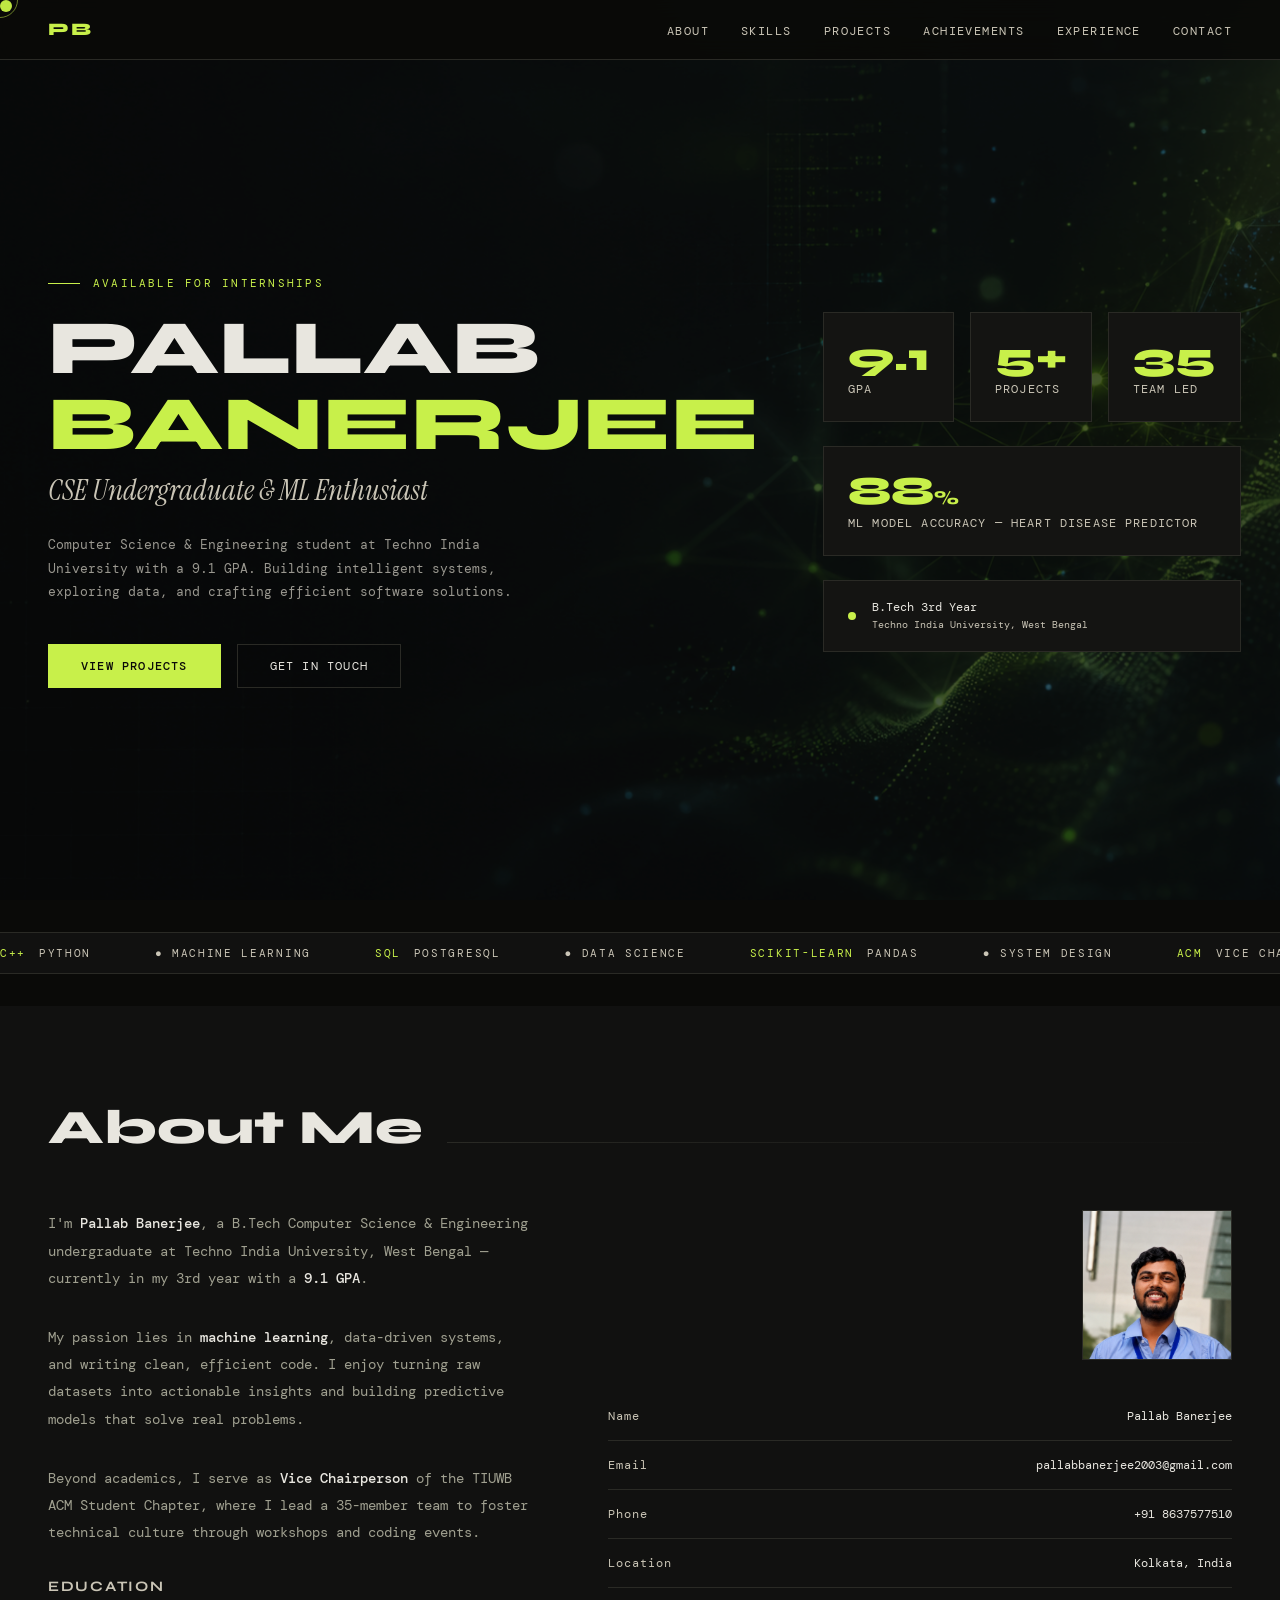
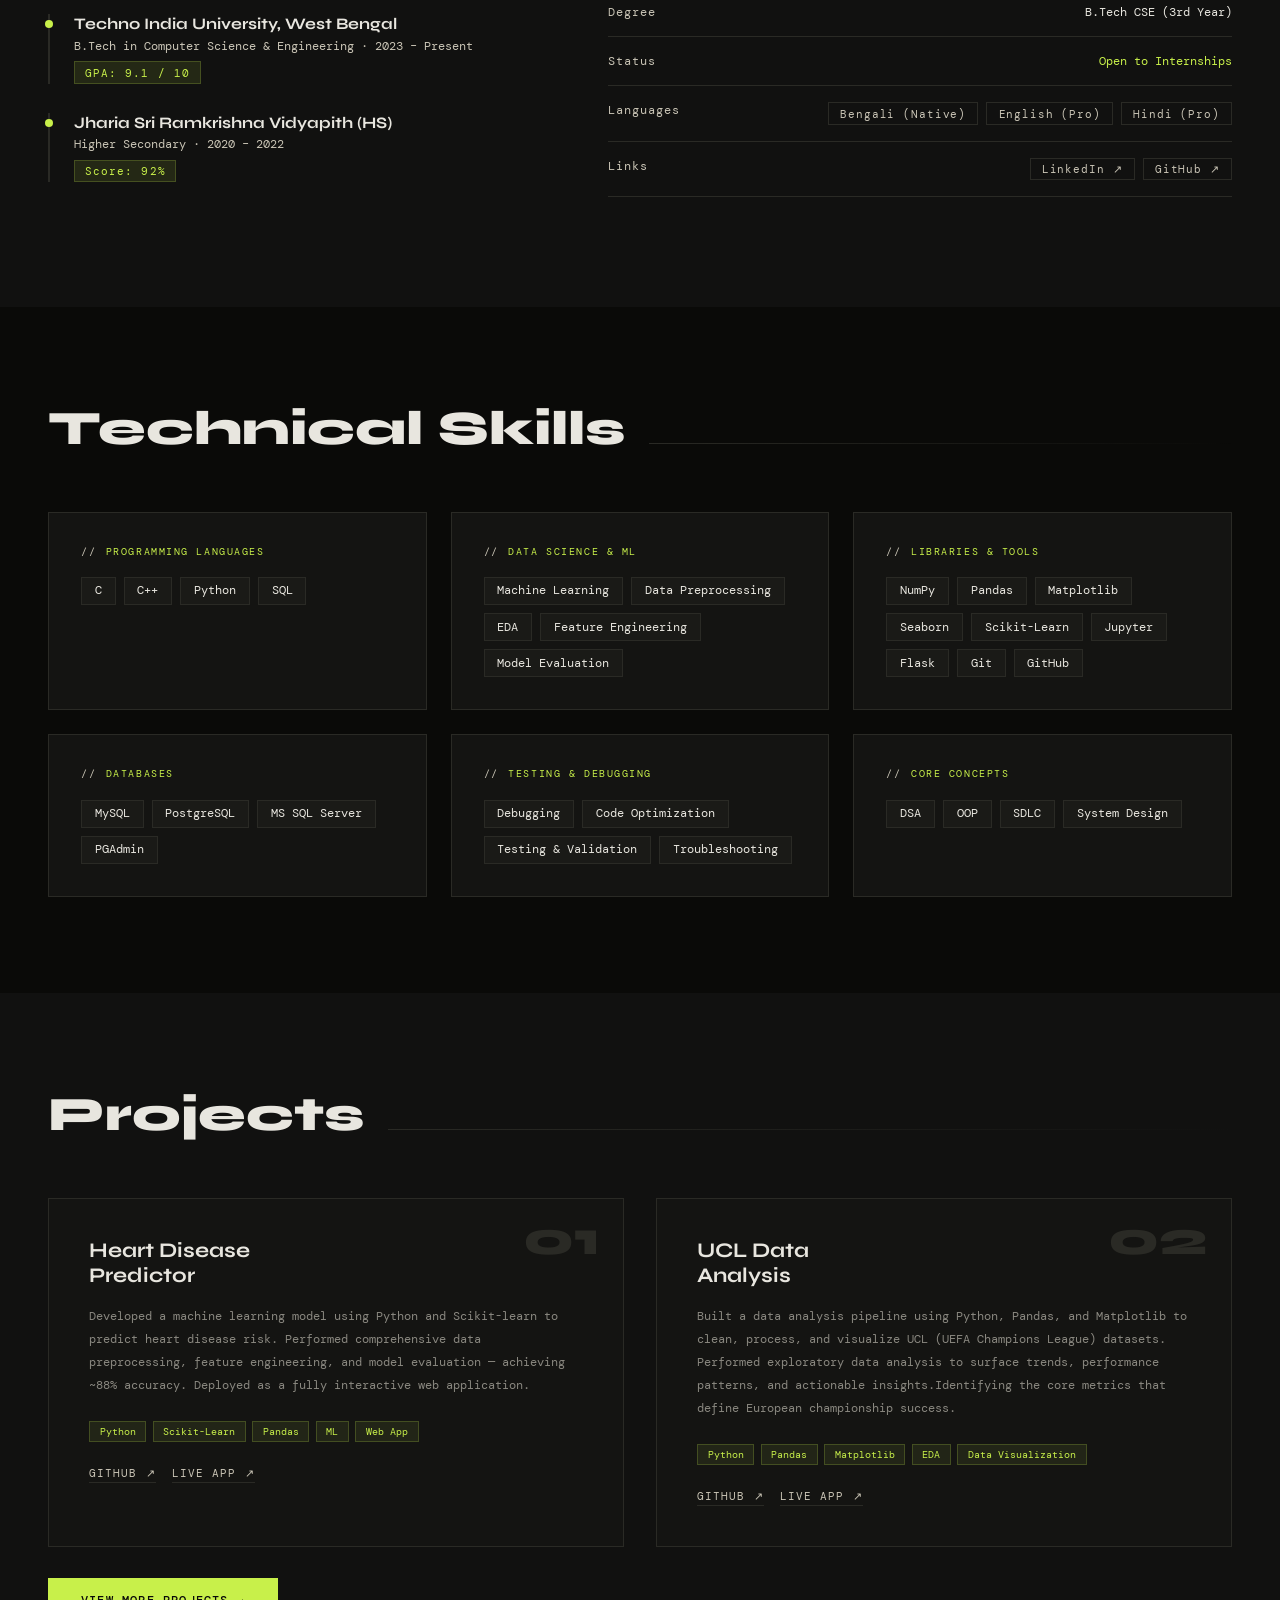
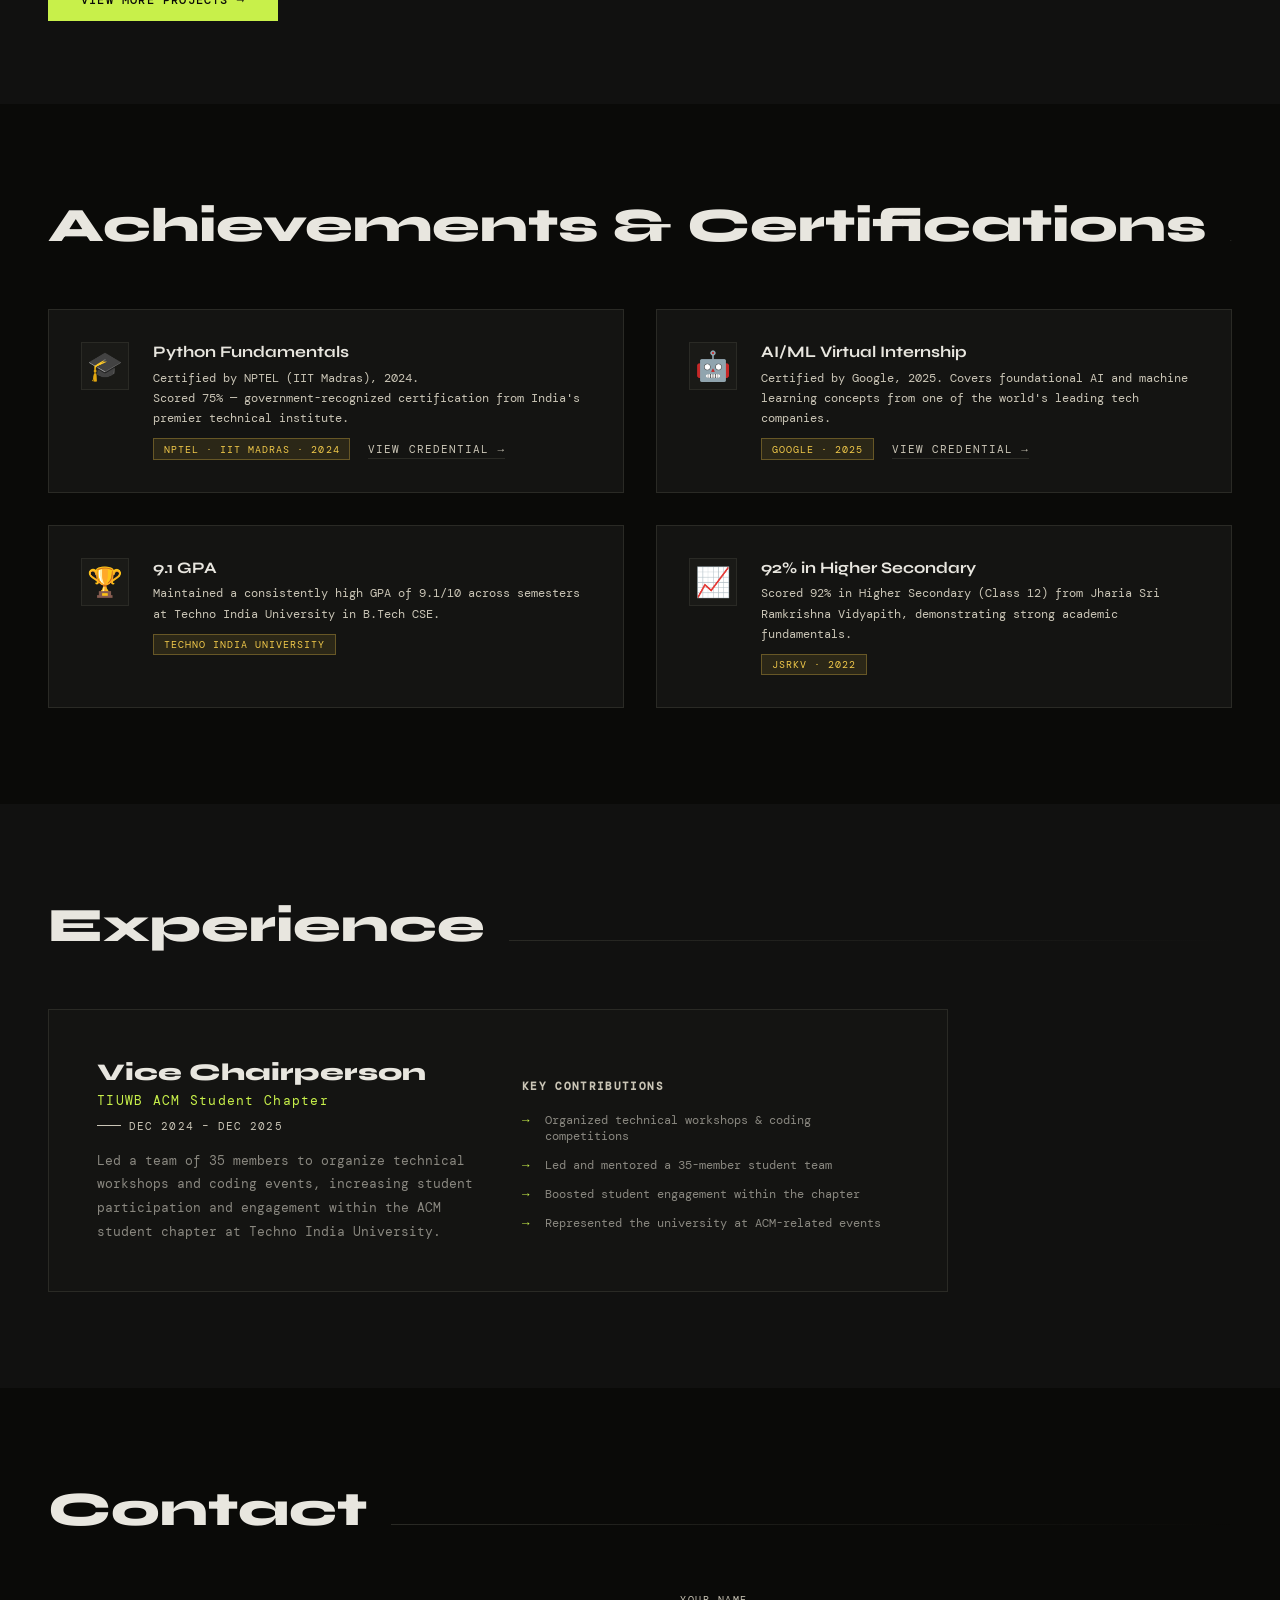
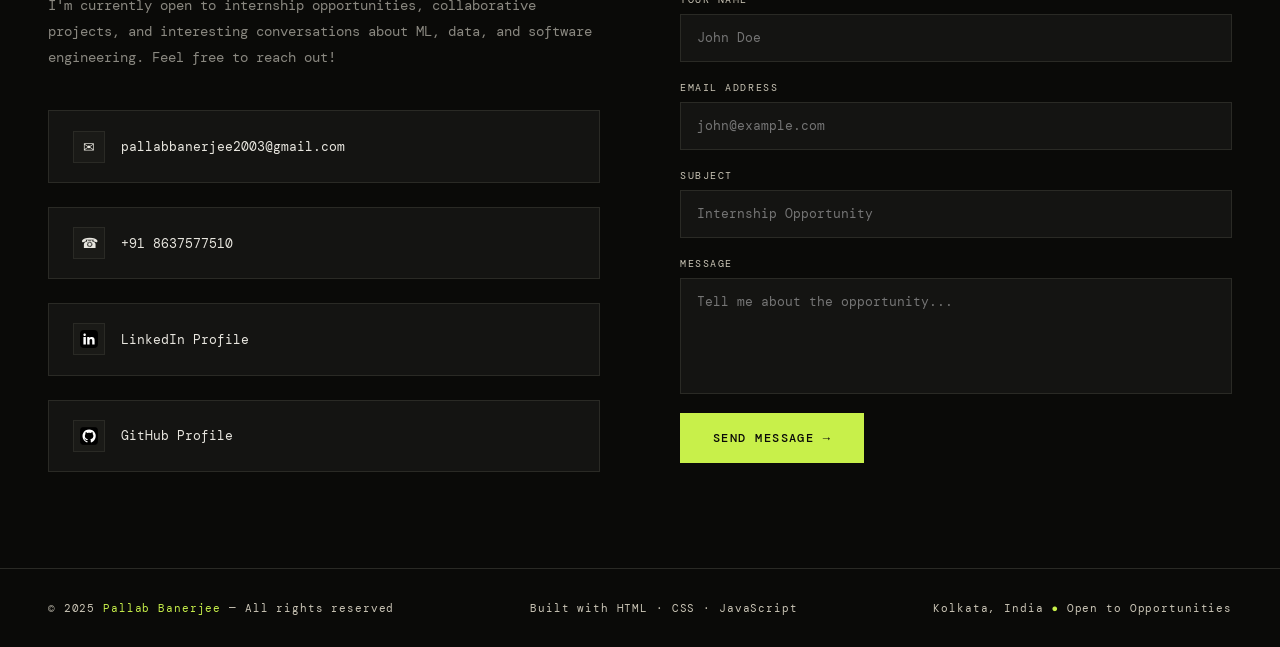
==== commit 37bb736e: "feat: add Flask to skills and include live app link in project details" ====
--- a/index.html
+++ b/index.html
@@ -204,6 +204,7 @@
           <span class="skill-tag">Seaborn</span>
           <span class="skill-tag">Scikit-Learn</span>
           <span class="skill-tag">Jupyter</span>
+          <span class="skill-tag">Flask</span>
           <span class="skill-tag">Git</span>
           <span class="skill-tag">GitHub</span>
         </div>
@@ -286,6 +287,7 @@
         </div>
         <div class="project-links">
           <a href="https://github.com/banerjee003/UCL-Data-Analysis" target="_blank" class="project-link">GitHub ↗</a>
+          <a href="https://pallab-ucl-data-analysis.streamlit.app/" target="_blank" class="project-link">Live App ↗</a>
         </div>
       </div>
     </div>
